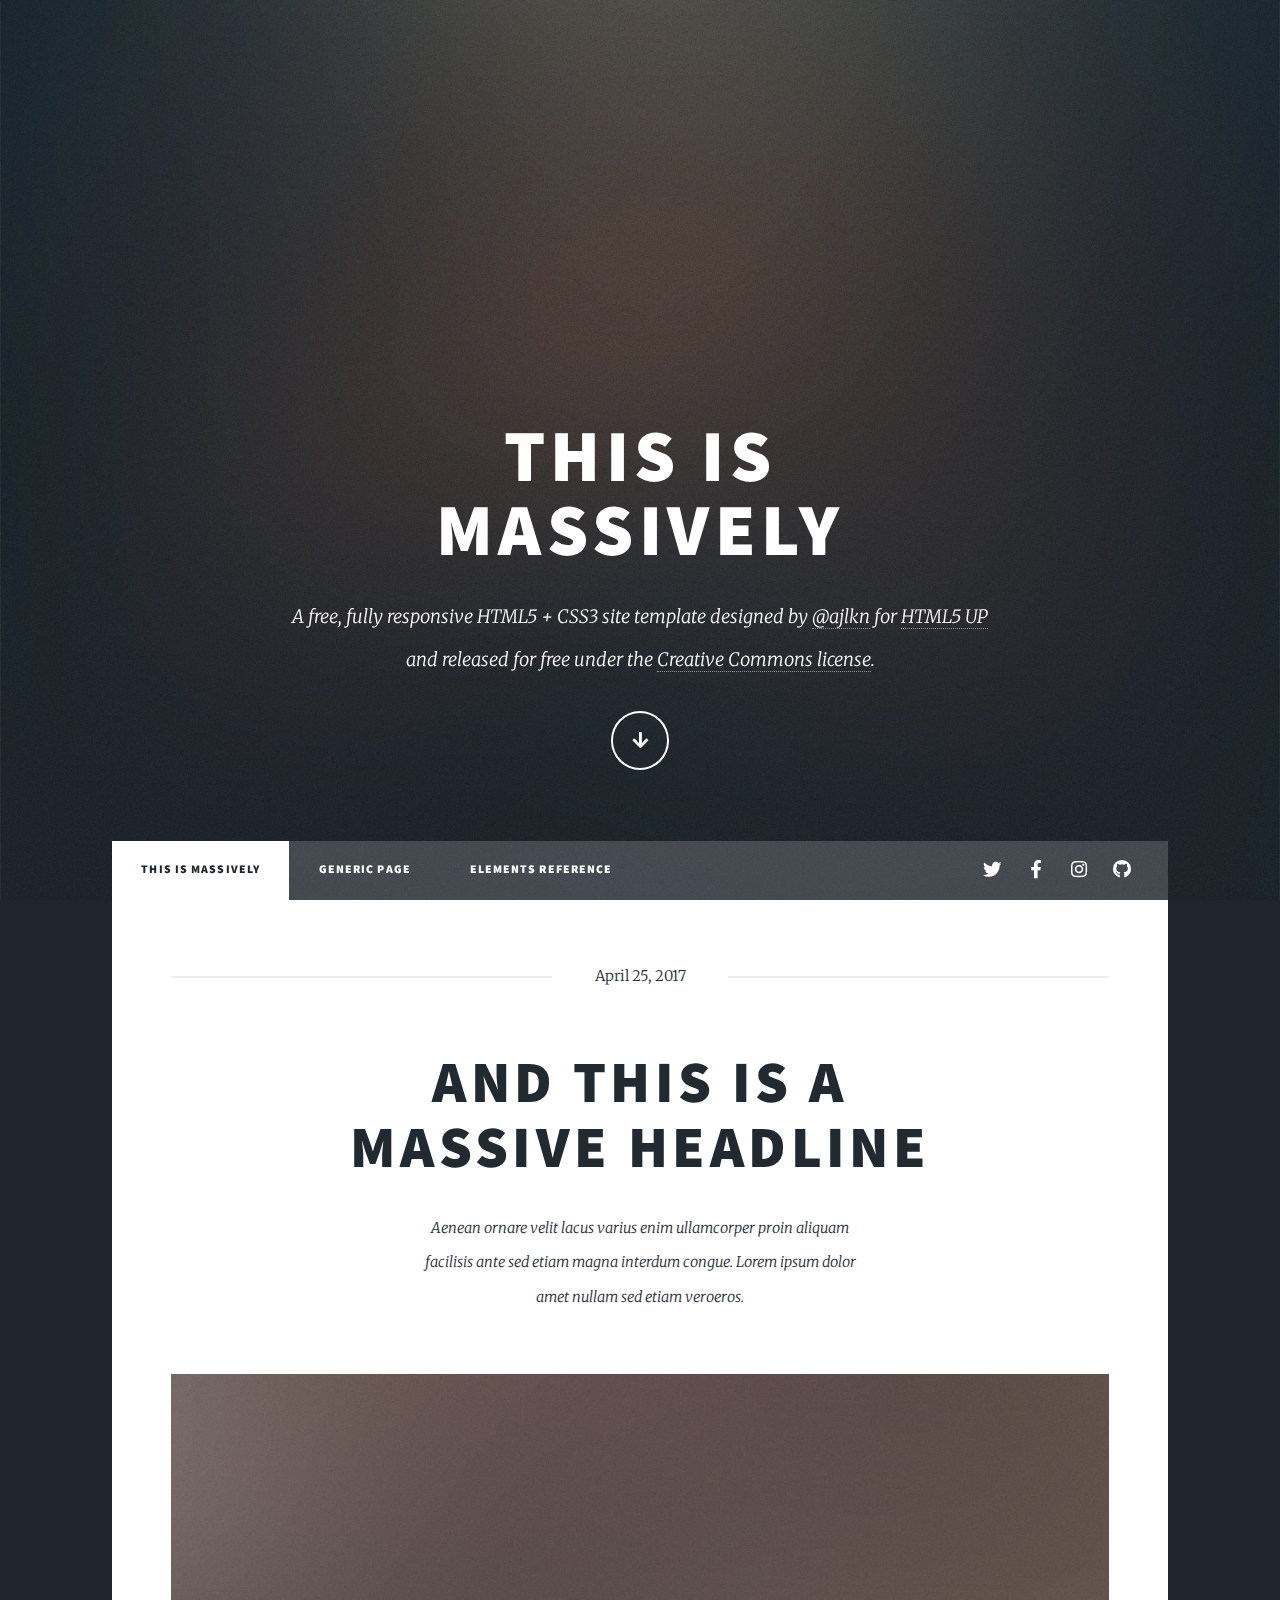
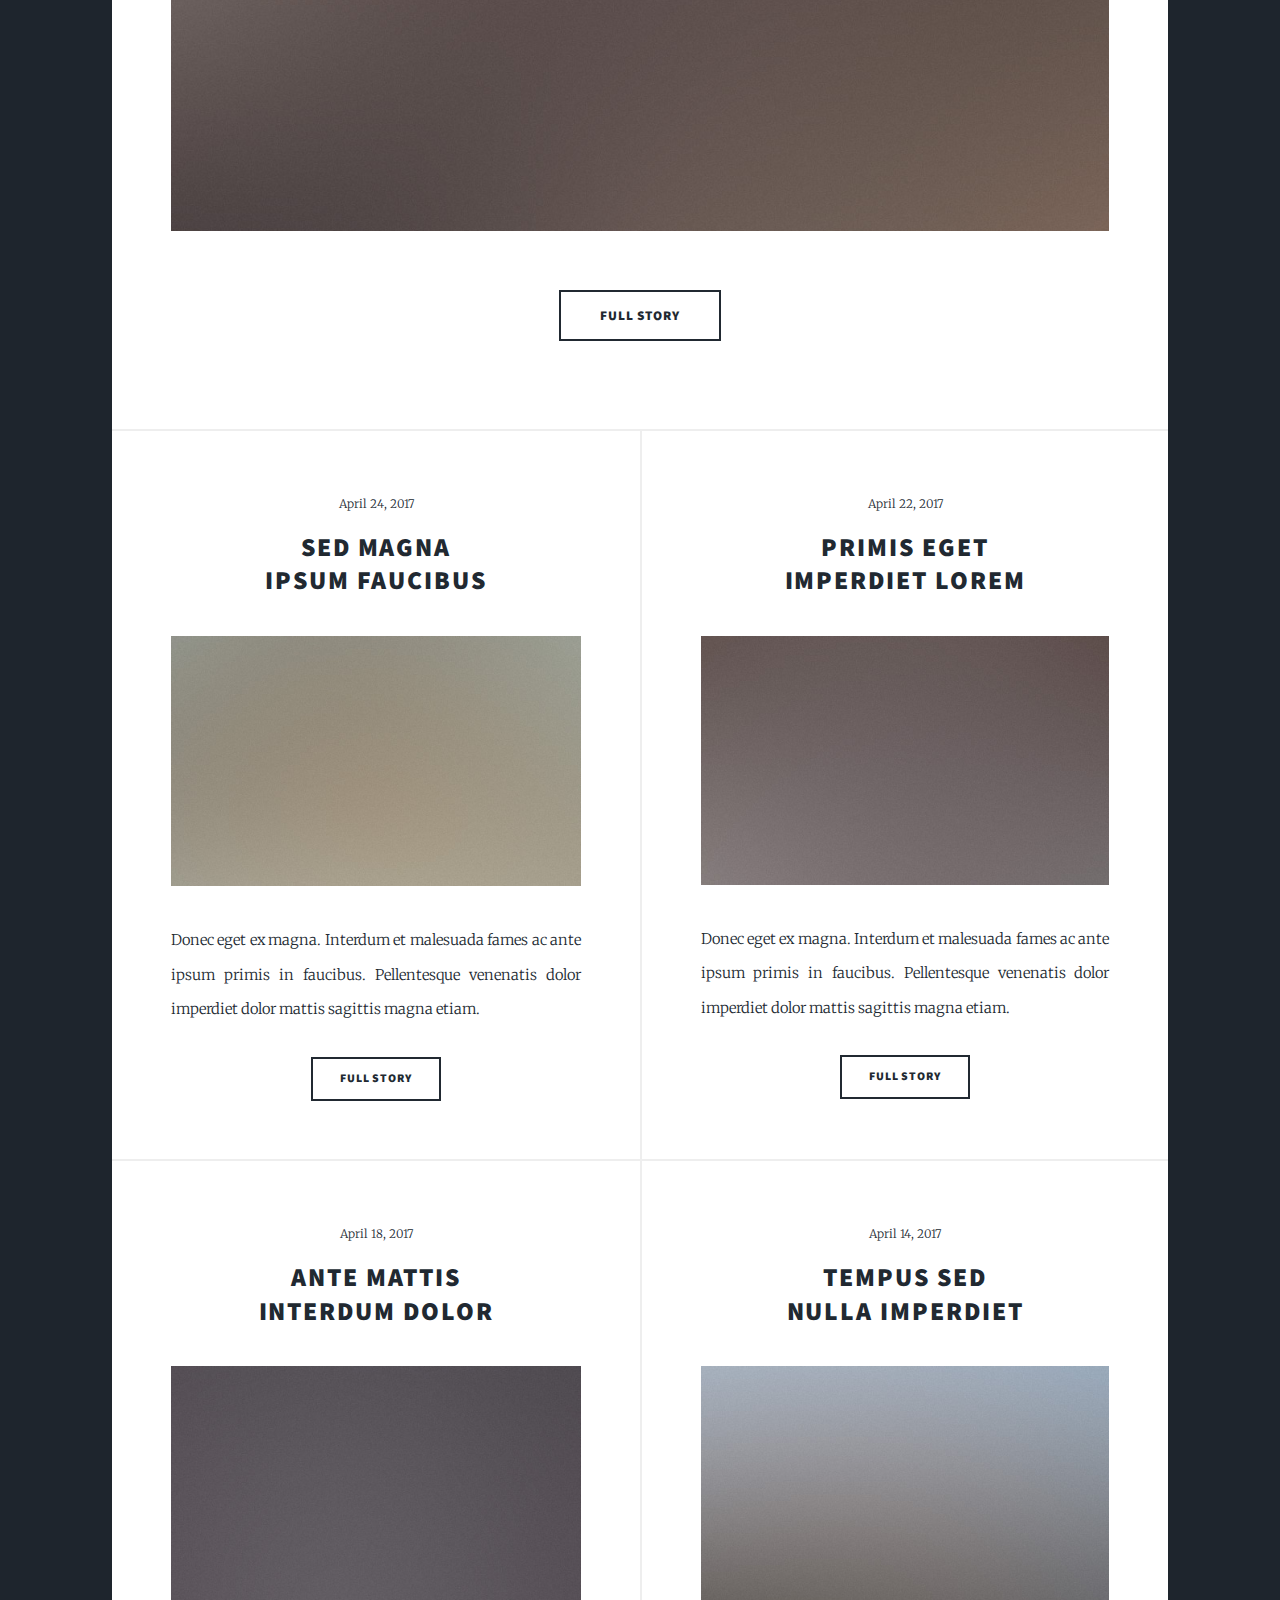
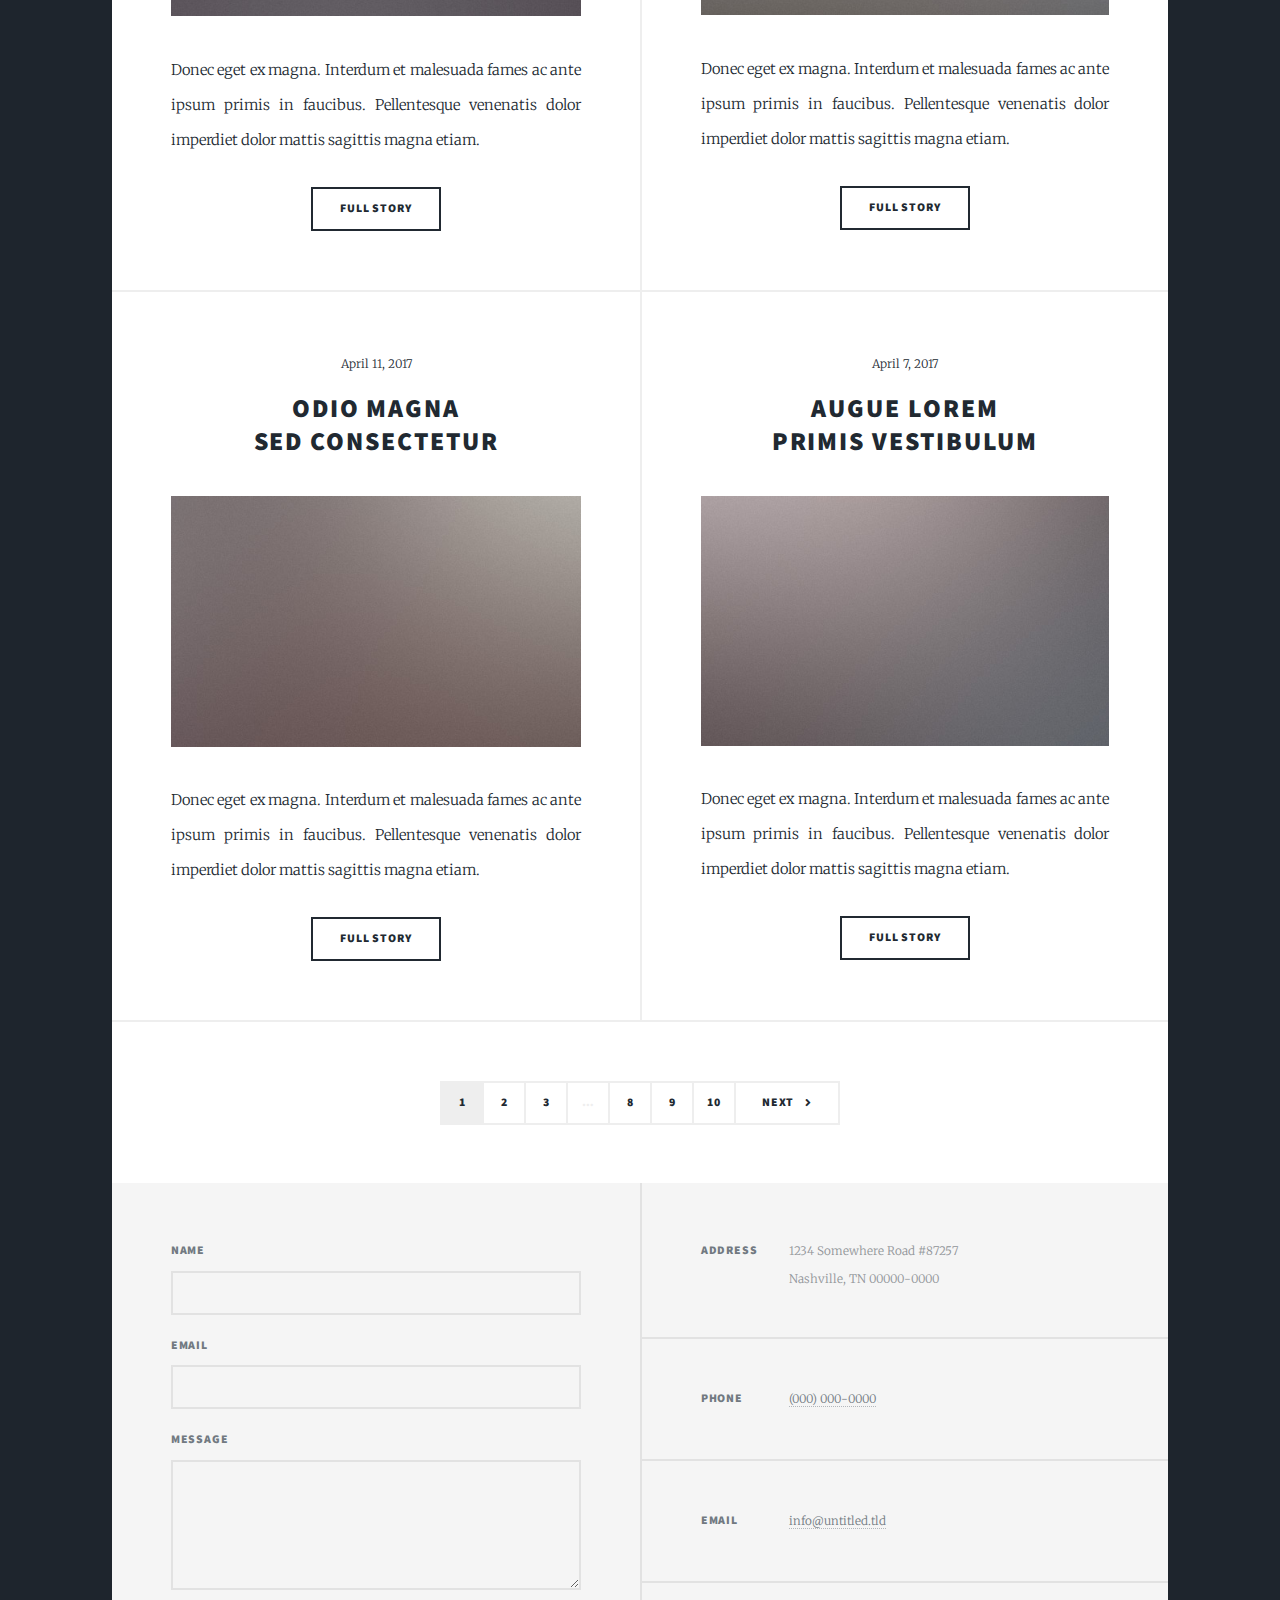
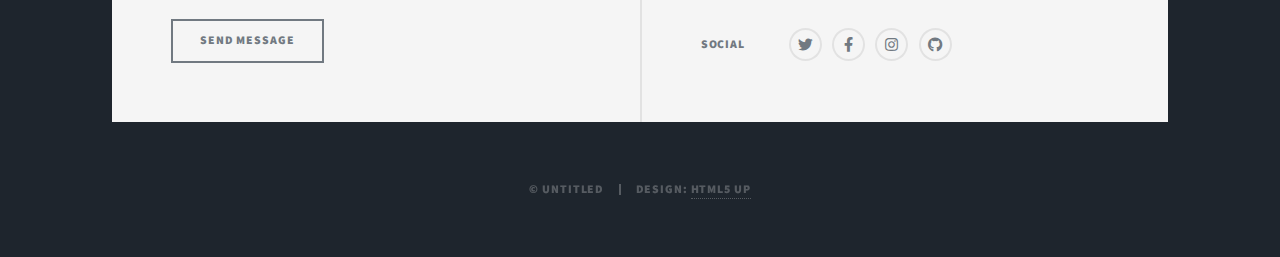
==== index.html @ c8e6a020 "First_Edit" ====
<!DOCTYPE HTML>
<!--
	Massively by HTML5 UP
	html5up.net | @ajlkn
	Free for personal and commercial use under the CCA 3.0 license (html5up.net/license)
-->
<html>
	<head>
		<title>Massively by HTML5 UP</title>
		<meta charset="utf-8" />
		<meta name="viewport" content="width=device-width, initial-scale=1, user-scalable=no" />
		<link rel="stylesheet" href="assets/css/main.css" />
		<noscript><link rel="stylesheet" href="assets/css/noscript.css" /></noscript>
	</head>
	<body class="is-preload">

		<!-- Wrapper -->
			<div id="wrapper" class="fade-in">

				<!-- Intro -->
					<div id="intro">
						<h1>This is<br />
						Massively</h1>
						<p>A free, fully responsive HTML5 + CSS3 site template designed by <a href="https://twitter.com/ajlkn">@ajlkn</a> for <a href="https://html5up.net">HTML5 UP</a><br />
						and released for free under the <a href="https://html5up.net/license">Creative Commons license</a>.</p>
						<ul class="actions">
							<li><a href="#header" class="button icon solid solo fa-arrow-down scrolly">Continue</a></li>
						</ul>
					</div>

				<!-- Header -->
					<header id="header">
						<a href="index.html" class="logo">Massively</a>
					</header>

				<!-- Nav -->
					<nav id="nav">
						<ul class="links">
							<li class="active"><a href="index.html">This is Massively</a></li>
							<li><a href="generic.html">Generic Page</a></li>
							<li><a href="elements.html">Elements Reference</a></li>
						</ul>
						<ul class="icons">
							<li><a href="#" class="icon brands fa-twitter"><span class="label">Twitter</span></a></li>
							<li><a href="#" class="icon brands fa-facebook-f"><span class="label">Facebook</span></a></li>
							<li><a href="#" class="icon brands fa-instagram"><span class="label">Instagram</span></a></li>
							<li><a href="#" class="icon brands fa-github"><span class="label">GitHub</span></a></li>
						</ul>
					</nav>

				<!-- Main -->
					<div id="main">

						<!-- Featured Post -->
							<article class="post featured">
								<header class="major">
									<span class="date">April 25, 2017</span>
									<h2><a href="#">And this is a<br />
									massive headline</a></h2>
									<p>Aenean ornare velit lacus varius enim ullamcorper proin aliquam<br />
									facilisis ante sed etiam magna interdum congue. Lorem ipsum dolor<br />
									amet nullam sed etiam veroeros.</p>
								</header>
								<a href="#" class="image main"><img src="images/pic01.jpg" alt="" /></a>
								<ul class="actions special">
									<li><a href="#" class="button large">Full Story</a></li>
								</ul>
							</article>

						<!-- Posts -->
							<section class="posts">
								<article>
									<header>
										<span class="date">April 24, 2017</span>
										<h2><a href="#">Sed magna<br />
										ipsum faucibus</a></h2>
									</header>
									<a href="#" class="image fit"><img src="images/pic02.jpg" alt="" /></a>
									<p>Donec eget ex magna. Interdum et malesuada fames ac ante ipsum primis in faucibus. Pellentesque venenatis dolor imperdiet dolor mattis sagittis magna etiam.</p>
									<ul class="actions special">
										<li><a href="#" class="button">Full Story</a></li>
									</ul>
								</article>
								<article>
									<header>
										<span class="date">April 22, 2017</span>
										<h2><a href="#">Primis eget<br />
										imperdiet lorem</a></h2>
									</header>
									<a href="#" class="image fit"><img src="images/pic03.jpg" alt="" /></a>
									<p>Donec eget ex magna. Interdum et malesuada fames ac ante ipsum primis in faucibus. Pellentesque venenatis dolor imperdiet dolor mattis sagittis magna etiam.</p>
									<ul class="actions special">
										<li><a href="#" class="button">Full Story</a></li>
									</ul>
								</article>
								<article>
									<header>
										<span class="date">April 18, 2017</span>
										<h2><a href="#">Ante mattis<br />
										interdum dolor</a></h2>
									</header>
									<a href="#" class="image fit"><img src="images/pic04.jpg" alt="" /></a>
									<p>Donec eget ex magna. Interdum et malesuada fames ac ante ipsum primis in faucibus. Pellentesque venenatis dolor imperdiet dolor mattis sagittis magna etiam.</p>
									<ul class="actions special">
										<li><a href="#" class="button">Full Story</a></li>
									</ul>
								</article>
								<article>
									<header>
										<span class="date">April 14, 2017</span>
										<h2><a href="#">Tempus sed<br />
										nulla imperdiet</a></h2>
									</header>
									<a href="#" class="image fit"><img src="images/pic05.jpg" alt="" /></a>
									<p>Donec eget ex magna. Interdum et malesuada fames ac ante ipsum primis in faucibus. Pellentesque venenatis dolor imperdiet dolor mattis sagittis magna etiam.</p>
									<ul class="actions special">
										<li><a href="#" class="button">Full Story</a></li>
									</ul>
								</article>
								<article>
									<header>
										<span class="date">April 11, 2017</span>
										<h2><a href="#">Odio magna<br />
										sed consectetur</a></h2>
									</header>
									<a href="#" class="image fit"><img src="images/pic06.jpg" alt="" /></a>
									<p>Donec eget ex magna. Interdum et malesuada fames ac ante ipsum primis in faucibus. Pellentesque venenatis dolor imperdiet dolor mattis sagittis magna etiam.</p>
									<ul class="actions special">
										<li><a href="#" class="button">Full Story</a></li>
									</ul>
								</article>
								<article>
									<header>
										<span class="date">April 7, 2017</span>
										<h2><a href="#">Augue lorem<br />
										primis vestibulum</a></h2>
									</header>
									<a href="#" class="image fit"><img src="images/pic07.jpg" alt="" /></a>
									<p>Donec eget ex magna. Interdum et malesuada fames ac ante ipsum primis in faucibus. Pellentesque venenatis dolor imperdiet dolor mattis sagittis magna etiam.</p>
									<ul class="actions special">
										<li><a href="#" class="button">Full Story</a></li>
									</ul>
								</article>
							</section>

						<!-- Footer -->
							<footer>
								<div class="pagination">
									<!--<a href="#" class="previous">Prev</a>-->
									<a href="#" class="page active">1</a>
									<a href="#" class="page">2</a>
									<a href="#" class="page">3</a>
									<span class="extra">&hellip;</span>
									<a href="#" class="page">8</a>
									<a href="#" class="page">9</a>
									<a href="#" class="page">10</a>
									<a href="#" class="next">Next</a>
								</div>
							</footer>

					</div>

				<!-- Footer -->
					<footer id="footer">
						<section>
							<form method="post" action="#">
								<div class="fields">
									<div class="field">
										<label for="name">Name</label>
										<input type="text" name="name" id="name" />
									</div>
									<div class="field">
										<label for="email">Email</label>
										<input type="text" name="email" id="email" />
									</div>
									<div class="field">
										<label for="message">Message</label>
										<textarea name="message" id="message" rows="3"></textarea>
									</div>
								</div>
								<ul class="actions">
									<li><input type="submit" value="Send Message" /></li>
								</ul>
							</form>
						</section>
						<section class="split contact">
							<section class="alt">
								<h3>Address</h3>
								<p>1234 Somewhere Road #87257<br />
								Nashville, TN 00000-0000</p>
							</section>
							<section>
								<h3>Phone</h3>
								<p><a href="#">(000) 000-0000</a></p>
							</section>
							<section>
								<h3>Email</h3>
								<p><a href="#">info@untitled.tld</a></p>
							</section>
							<section>
								<h3>Social</h3>
								<ul class="icons alt">
									<li><a href="#" class="icon brands alt fa-twitter"><span class="label">Twitter</span></a></li>
									<li><a href="#" class="icon brands alt fa-facebook-f"><span class="label">Facebook</span></a></li>
									<li><a href="#" class="icon brands alt fa-instagram"><span class="label">Instagram</span></a></li>
									<li><a href="#" class="icon brands alt fa-github"><span class="label">GitHub</span></a></li>
								</ul>
							</section>
						</section>
					</footer>

				<!-- Copyright -->
					<div id="copyright">
						<ul><li>&copy; Untitled</li><li>Design: <a href="https://html5up.net">HTML5 UP</a></li></ul>
					</div>

			</div>

		<!-- Scripts -->
			<script src="assets/js/jquery.min.js"></script>
			<script src="assets/js/jquery.scrollex.min.js"></script>
			<script src="assets/js/jquery.scrolly.min.js"></script>
			<script src="assets/js/browser.min.js"></script>
			<script src="assets/js/breakpoints.min.js"></script>
			<script src="assets/js/util.js"></script>
			<script src="assets/js/main.js"></script>

	</body>
</html>
---- assets/css/main.css ----
@import url(fontawesome-all.min.css);
@import url("https://fonts.googleapis.com/css?family=Merriweather:300,700,300italic,700italic|Source+Sans+Pro:900");

/*
	Massively by HTML5 UP
	html5up.net | @ajlkn
	Free for personal and commercial use under the CCA 3.0 license (html5up.net/license)
*/

html, body, div, span, applet, object,
iframe, h1, h2, h3, h4, h5, h6, p, blockquote,
pre, a, abbr, acronym, address, big, cite,
code, del, dfn, em, img, ins, kbd, q, s, samp,
small, strike, strong, sub, sup, tt, var, b,
u, i, center, dl, dt, dd, ol, ul, li, fieldset,
form, label, legend, table, caption, tbody,
tfoot, thead, tr, th, td, article, aside,
canvas, details, embed, figure, figcaption,
footer, header, hgroup, menu, nav, output, ruby,
section, summary, time, mark, audio, video {
	margin: 0;
	padding: 0;
	border: 0;
	font-size: 100%;
	font: inherit;
	vertical-align: baseline;}

article, aside, details, figcaption, figure,
footer, header, hgroup, menu, nav, section {
	display: block;}

body {
	line-height: 1;
}

ol, ul {
	list-style: none;
}

blockquote, q {
	quotes: none;
}

	blockquote:before, blockquote:after, q:before, q:after {
		content: '';
		content: none;
	}

table {
	border-collapse: collapse;
	border-spacing: 0;
}

body {
	-webkit-text-size-adjust: none;
}

mark {
	background-color: transparent;
	color: inherit;
}

input::-moz-focus-inner {
	border: 0;
	padding: 0;
}

input, select, textarea {
	-moz-appearance: none;
	-webkit-appearance: none;
	-ms-appearance: none;
	appearance: none;
}

/* Basic */

	@-ms-viewport {
		width: device-width;
	}

	body {
		-ms-overflow-style: scrollbar;
	}

	@media screen and (max-width: 480px) {

		html, body {
			min-width: 320px;
		}

	}

	html {
		box-sizing: border-box;
	}

	*, *:before, *:after {
		box-sizing: inherit;
	}

	body {
		background-color: #1e252d;
	}

		body.is-preload *, body.is-preload *:before, body.is-preload *:after {
			-moz-animation: none !important;
			-webkit-animation: none !important;
			-ms-animation: none !important;
			animation: none !important;
			-moz-transition: none !important;
			-webkit-transition: none !important;
			-ms-transition: none !important;
			transition: none !important;
		}

/* Type */

	html {
		font-size: 16pt;
	}

		@media screen and (max-width: 1680px) {

			html {
				font-size: 12pt;
			}

		}

		@media screen and (max-width: 1280px) {

			html {
				font-size: 11pt;
			}

		}

		@media screen and (max-width: 360px) {

			html {
				font-size: 10pt;
			}

		}

	body {
		color: #212931;
	}

	body, input, select, textarea {
		font-family: "Merriweather", Georgia, serif;
		font-weight: 300;
		font-size: 1rem;
		line-height: 2.375;
	}

	a {
		-moz-transition: color 0.2s ease-in-out, background-color 0.2s ease-in-out, border-color 0.2s ease-in-out, box-shadow 0.2s ease-in-out;
		-webkit-transition: color 0.2s ease-in-out, background-color 0.2s ease-in-out, border-color 0.2s ease-in-out, box-shadow 0.2s ease-in-out;
		-ms-transition: color 0.2s ease-in-out, background-color 0.2s ease-in-out, border-color 0.2s ease-in-out, box-shadow 0.2s ease-in-out;
		transition: color 0.2s ease-in-out, background-color 0.2s ease-in-out, border-color 0.2s ease-in-out, box-shadow 0.2s ease-in-out;
		border-bottom: dotted 1px;
		text-decoration: none;
	}

		a:hover {
			border-bottom-color: transparent;
		}

	strong, b {
		font-weight: 600;
	}

	em, i {
		font-style: italic;
	}

	p {
		text-align: justify;
		margin: 0 0 2rem 0;
	}

	h1, h2, h3, h4, h5, h6 {
		font-family: "Source Sans Pro", Helvetica, sans-serif;
		font-weight: 900;
		line-height: 1.5;
		letter-spacing: 0.075em;
		text-transform: uppercase;
		margin: 0 0 1rem 0;
	}

		h1 a, h2 a, h3 a, h4 a, h5 a, h6 a {
			border-bottom: 0;
			color: inherit;
			text-decoration: none;
		}

	h1 {
		font-size: 4rem;
		line-height: 1.1;
		margin: 0 0 2rem 0;
	}

	h2 {
		font-size: 1.75rem;
		line-height: 1.3;
		margin: 0 0 1.5rem 0;
	}

	h3 {
		font-size: 1.25rem;
		margin: 0 0 1.5rem 0;
	}

	h4 {
		font-size: 1rem;
	}

	h5 {
		font-size: 0.9rem;
	}

	h6 {
		font-size: 0.8rem;
	}

	sub {
		font-size: 0.8rem;
		position: relative;
		top: 0.5rem;
	}

	sup {
		font-size: 0.8rem;
		position: relative;
		top: -0.5rem;
	}

	blockquote {
		border-left: solid 4px;
		font-style: italic;
		margin: 0 0 2rem 0;
		padding: 0.5rem 0 0.5rem 2rem;
	}

	code {
		border: solid 2px;
		font-family: "Courier New", monospace;
		font-size: 0.9rem;
		margin: 0 0.25rem;
		padding: 0.25rem 0.65rem;
	}

	pre {
		-webkit-overflow-scrolling: touch;
		font-family: "Courier New", monospace;
		font-size: 0.9rem;
		margin: 0 0 2rem 0;
	}

		pre code {
			display: block;
			line-height: 1.75;
			padding: 1rem 1.5rem;
			overflow-x: auto;
		}

	hr {
		border: 0;
		border-bottom: solid 2px;
		margin: 3rem 0;
	}

		hr.major {
			margin: 5rem 0;
		}

	.align-left {
		text-align: left;
	}

	.align-center {
		text-align: center;
	}

	.align-right {
		text-align: right;
	}

	input, select, textarea {
		color: #212931;
	}

	a {
		color: #212931;
		border-bottom-color: rgba(33, 41, 49, 0.5);
	}

		a:hover {
			border-bottom-color: transparent;
			color: #18bfef !important;
		}

	strong, b {
		color: #212931;
	}

	h1, h2, h3, h4, h5, h6 {
		color: #212931;
	}

	blockquote {
		border-left-color: #eeeeee;
	}

	code {
		background: rgba(220, 220, 220, 0.25);
		border-color: #eeeeee;
	}

	hr {
		border-bottom-color: #eeeeee;
	}

/* Row */

	.row {
		display: flex;
		flex-wrap: wrap;
		box-sizing: border-box;
		align-items: stretch;
	}

		.row > * {
			box-sizing: border-box;
		}

		.row.gtr-uniform > * > :last-child {
			margin-bottom: 0;
		}

		.row.aln-left {
			justify-content: flex-start;
		}

		.row.aln-center {
			justify-content: center;
		}

		.row.aln-right {
			justify-content: flex-end;
		}

		.row.aln-top {
			align-items: flex-start;
		}

		.row.aln-middle {
			align-items: center;
		}

		.row.aln-bottom {
			align-items: flex-end;
		}

		.row > .imp {
			order: -1;
		}

		.row > .col-1 {
			width: 8.33333%;
		}

		.row > .off-1 {
			margin-left: 8.33333%;
		}

		.row > .col-2 {
			width: 16.66667%;
		}

		.row > .off-2 {
			margin-left: 16.66667%;
		}

		.row > .col-3 {
			width: 25%;
		}

		.row > .off-3 {
			margin-left: 25%;
		}

		.row > .col-4 {
			width: 33.33333%;
		}

		.row > .off-4 {
			margin-left: 33.33333%;
		}

		.row > .col-5 {
			width: 41.66667%;
		}

		.row > .off-5 {
			margin-left: 41.66667%;
		}

		.row > .col-6 {
			width: 50%;
		}

		.row > .off-6 {
			margin-left: 50%;
		}

		.row > .col-7 {
			width: 58.33333%;
		}

		.row > .off-7 {
			margin-left: 58.33333%;
		}

		.row > .col-8 {
			width: 66.66667%;
		}

		.row > .off-8 {
			margin-left: 66.66667%;
		}

		.row > .col-9 {
			width: 75%;
		}

		.row > .off-9 {
			margin-left: 75%;
		}

		.row > .col-10 {
			width: 83.33333%;
		}

		.row > .off-10 {
			margin-left: 83.33333%;
		}

		.row > .col-11 {
			width: 91.66667%;
		}

		.row > .off-11 {
			margin-left: 91.66667%;
		}

		.row > .col-12 {
			width: 100%;
		}

		.row > .off-12 {
			margin-left: 100%;
		}

		.row.gtr-0 {
			margin-top: 0;
			margin-left: 0rem;
		}

			.row.gtr-0 > * {
				padding: 0 0 0 0rem;
			}

			.row.gtr-0.gtr-uniform {
				margin-top: 0rem;
			}

				.row.gtr-0.gtr-uniform > * {
					padding-top: 0rem;
				}

		.row.gtr-25 {
			margin-top: 0;
			margin-left: -0.375rem;
		}

			.row.gtr-25 > * {
				padding: 0 0 0 0.375rem;
			}

			.row.gtr-25.gtr-uniform {
				margin-top: -0.375rem;
			}

				.row.gtr-25.gtr-uniform > * {
					padding-top: 0.375rem;
				}

		.row.gtr-50 {
			margin-top: 0;
			margin-left: -0.75rem;
		}

			.row.gtr-50 > * {
				padding: 0 0 0 0.75rem;
			}

			.row.gtr-50.gtr-uniform {
				margin-top: -0.75rem;
			}

				.row.gtr-50.gtr-uniform > * {
					padding-top: 0.75rem;
				}

		.row {
			margin-top: 0;
			margin-left: -1.5rem;
		}

			.row > * {
				padding: 0 0 0 1.5rem;
			}

			.row.gtr-uniform {
				margin-top: -1.5rem;
			}

				.row.gtr-uniform > * {
					padding-top: 1.5rem;
				}

		.row.gtr-150 {
			margin-top: 0;
			margin-left: -2.25rem;
		}

			.row.gtr-150 > * {
				padding: 0 0 0 2.25rem;
			}

			.row.gtr-150.gtr-uniform {
				margin-top: -2.25rem;
			}

				.row.gtr-150.gtr-uniform > * {
					padding-top: 2.25rem;
				}

		.row.gtr-200 {
			margin-top: 0;
			margin-left: -3rem;
		}

			.row.gtr-200 > * {
				padding: 0 0 0 3rem;
			}

			.row.gtr-200.gtr-uniform {
				margin-top: -3rem;
			}

				.row.gtr-200.gtr-uniform > * {
					padding-top: 3rem;
				}

		@media screen and (max-width: 1680px) {

			.row {
				display: flex;
				flex-wrap: wrap;
				box-sizing: border-box;
				align-items: stretch;
			}

				.row > * {
					box-sizing: border-box;
				}

				.row.gtr-uniform > * > :last-child {
					margin-bottom: 0;
				}

				.row.aln-left {
					justify-content: flex-start;
				}

				.row.aln-center {
					justify-content: center;
				}

				.row.aln-right {
					justify-content: flex-end;
				}

				.row.aln-top {
					align-items: flex-start;
				}

				.row.aln-middle {
					align-items: center;
				}

				.row.aln-bottom {
					align-items: flex-end;
				}

				.row > .imp-xlarge {
					order: -1;
				}

				.row > .col-1-xlarge {
					width: 8.33333%;
				}

				.row > .off-1-xlarge {
					margin-left: 8.33333%;
				}

				.row > .col-2-xlarge {
					width: 16.66667%;
				}

				.row > .off-2-xlarge {
					margin-left: 16.66667%;
				}

				.row > .col-3-xlarge {
					width: 25%;
				}

				.row > .off-3-xlarge {
					margin-left: 25%;
				}

				.row > .col-4-xlarge {
					width: 33.33333%;
				}

				.row > .off-4-xlarge {
					margin-left: 33.33333%;
				}

				.row > .col-5-xlarge {
					width: 41.66667%;
				}

				.row > .off-5-xlarge {
					margin-left: 41.66667%;
				}

				.row > .col-6-xlarge {
					width: 50%;
				}

				.row > .off-6-xlarge {
					margin-left: 50%;
				}

				.row > .col-7-xlarge {
					width: 58.33333%;
				}

				.row > .off-7-xlarge {
					margin-left: 58.33333%;
				}

				.row > .col-8-xlarge {
					width: 66.66667%;
				}

				.row > .off-8-xlarge {
					margin-left: 66.66667%;
				}

				.row > .col-9-xlarge {
					width: 75%;
				}

				.row > .off-9-xlarge {
					margin-left: 75%;
				}

				.row > .col-10-xlarge {
					width: 83.33333%;
				}

				.row > .off-10-xlarge {
					margin-left: 83.33333%;
				}

				.row > .col-11-xlarge {
					width: 91.66667%;
				}

				.row > .off-11-xlarge {
					margin-left: 91.66667%;
				}

				.row > .col-12-xlarge {
					width: 100%;
				}

				.row > .off-12-xlarge {
					margin-left: 100%;
				}

				.row.gtr-0 {
					margin-top: 0;
					margin-left: 0rem;
				}

					.row.gtr-0 > * {
						padding: 0 0 0 0rem;
					}

					.row.gtr-0.gtr-uniform {
						margin-top: 0rem;
					}

						.row.gtr-0.gtr-uniform > * {
							padding-top: 0rem;
						}

				.row.gtr-25 {
					margin-top: 0;
					margin-left: -0.375rem;
				}

					.row.gtr-25 > * {
						padding: 0 0 0 0.375rem;
					}

					.row.gtr-25.gtr-uniform {
						margin-top: -0.375rem;
					}

						.row.gtr-25.gtr-uniform > * {
							padding-top: 0.375rem;
						}

				.row.gtr-50 {
					margin-top: 0;
					margin-left: -0.75rem;
				}

					.row.gtr-50 > * {
						padding: 0 0 0 0.75rem;
					}

					.row.gtr-50.gtr-uniform {
						margin-top: -0.75rem;
					}

						.row.gtr-50.gtr-uniform > * {
							padding-top: 0.75rem;
						}

				.row {
					margin-top: 0;
					margin-left: -1.5rem;
				}

					.row > * {
						padding: 0 0 0 1.5rem;
					}

					.row.gtr-uniform {
						margin-top: -1.5rem;
					}

						.row.gtr-uniform > * {
							padding-top: 1.5rem;
						}

				.row.gtr-150 {
					margin-top: 0;
					margin-left: -2.25rem;
				}

					.row.gtr-150 > * {
						padding: 0 0 0 2.25rem;
					}

					.row.gtr-150.gtr-uniform {
						margin-top: -2.25rem;
					}

						.row.gtr-150.gtr-uniform > * {
							padding-top: 2.25rem;
						}

				.row.gtr-200 {
					margin-top: 0;
					margin-left: -3rem;
				}

					.row.gtr-200 > * {
						padding: 0 0 0 3rem;
					}

					.row.gtr-200.gtr-uniform {
						margin-top: -3rem;
					}

						.row.gtr-200.gtr-uniform > * {
							padding-top: 3rem;
						}

		}

		@media screen and (max-width: 1280px) {

			.row {
				display: flex;
				flex-wrap: wrap;
				box-sizing: border-box;
				align-items: stretch;
			}

				.row > * {
					box-sizing: border-box;
				}

				.row.gtr-uniform > * > :last-child {
					margin-bottom: 0;
				}

				.row.aln-left {
					justify-content: flex-start;
				}

				.row.aln-center {
					justify-content: center;
				}

				.row.aln-right {
					justify-content: flex-end;
				}

				.row.aln-top {
					align-items: flex-start;
				}

				.row.aln-middle {
					align-items: center;
				}

				.row.aln-bottom {
					align-items: flex-end;
				}

				.row > .imp-large {
					order: -1;
				}

				.row > .col-1-large {
					width: 8.33333%;
				}

				.row > .off-1-large {
					margin-left: 8.33333%;
				}

				.row > .col-2-large {
					width: 16.66667%;
				}

				.row > .off-2-large {
					margin-left: 16.66667%;
				}

				.row > .col-3-large {
					width: 25%;
				}

				.row > .off-3-large {
					margin-left: 25%;
				}

				.row > .col-4-large {
					width: 33.33333%;
				}

				.row > .off-4-large {
					margin-left: 33.33333%;
				}

				.row > .col-5-large {
					width: 41.66667%;
				}

				.row > .off-5-large {
					margin-left: 41.66667%;
				}

				.row > .col-6-large {
					width: 50%;
				}

				.row > .off-6-large {
					margin-left: 50%;
				}

				.row > .col-7-large {
					width: 58.33333%;
				}

				.row > .off-7-large {
					margin-left: 58.33333%;
				}

				.row > .col-8-large {
					width: 66.66667%;
				}

				.row > .off-8-large {
					margin-left: 66.66667%;
				}

				.row > .col-9-large {
					width: 75%;
				}

				.row > .off-9-large {
					margin-left: 75%;
				}

				.row > .col-10-large {
					width: 83.33333%;
				}

				.row > .off-10-large {
					margin-left: 83.33333%;
				}

				.row > .col-11-large {
					width: 91.66667%;
				}

				.row > .off-11-large {
					margin-left: 91.66667%;
				}

				.row > .col-12-large {
					width: 100%;
				}

				.row > .off-12-large {
					margin-left: 100%;
				}

				.row.gtr-0 {
					margin-top: 0;
					margin-left: 0rem;
				}

					.row.gtr-0 > * {
						padding: 0 0 0 0rem;
					}

					.row.gtr-0.gtr-uniform {
						margin-top: 0rem;
					}

						.row.gtr-0.gtr-uniform > * {
							padding-top: 0rem;
						}

				.row.gtr-25 {
					margin-top: 0;
					margin-left: -0.375rem;
				}

					.row.gtr-25 > * {
						padding: 0 0 0 0.375rem;
					}

					.row.gtr-25.gtr-uniform {
						margin-top: -0.375rem;
					}

						.row.gtr-25.gtr-uniform > * {
							padding-top: 0.375rem;
						}

				.row.gtr-50 {
					margin-top: 0;
					margin-left: -0.75rem;
				}

					.row.gtr-50 > * {
						padding: 0 0 0 0.75rem;
					}

					.row.gtr-50.gtr-uniform {
						margin-top: -0.75rem;
					}

						.row.gtr-50.gtr-uniform > * {
							padding-top: 0.75rem;
						}

				.row {
					margin-top: 0;
					margin-left: -1.5rem;
				}

					.row > * {
						padding: 0 0 0 1.5rem;
					}

					.row.gtr-uniform {
						margin-top: -1.5rem;
					}

						.row.gtr-uniform > * {
							padding-top: 1.5rem;
						}

				.row.gtr-150 {
					margin-top: 0;
					margin-left: -2.25rem;
				}

					.row.gtr-150 > * {
						padding: 0 0 0 2.25rem;
					}

					.row.gtr-150.gtr-uniform {
						margin-top: -2.25rem;
					}

						.row.gtr-150.gtr-uniform > * {
							padding-top: 2.25rem;
						}

				.row.gtr-200 {
					margin-top: 0;
					margin-left: -3rem;
				}

					.row.gtr-200 > * {
						padding: 0 0 0 3rem;
					}

					.row.gtr-200.gtr-uniform {
						margin-top: -3rem;
					}

						.row.gtr-200.gtr-uniform > * {
							padding-top: 3rem;
						}

		}

		@media screen and (max-width: 980px) {

			.row {
				display: flex;
				flex-wrap: wrap;
				box-sizing: border-box;
				align-items: stretch;
			}

				.row > * {
					box-sizing: border-box;
				}

				.row.gtr-uniform > * > :last-child {
					margin-bottom: 0;
				}

				.row.aln-left {
					justify-content: flex-start;
				}

				.row.aln-center {
					justify-content: center;
				}

				.row.aln-right {
					justify-content: flex-end;
				}

				.row.aln-top {
					align-items: flex-start;
				}

				.row.aln-middle {
					align-items: center;
				}

				.row.aln-bottom {
					align-items: flex-end;
				}

				.row > .imp-medium {
					order: -1;
				}

				.row > .col-1-medium {
					width: 8.33333%;
				}

				.row > .off-1-medium {
					margin-left: 8.33333%;
				}

				.row > .col-2-medium {
					width: 16.66667%;
				}

				.row > .off-2-medium {
					margin-left: 16.66667%;
				}

				.row > .col-3-medium {
					width: 25%;
				}

				.row > .off-3-medium {
					margin-left: 25%;
				}

				.row > .col-4-medium {
					width: 33.33333%;
				}

				.row > .off-4-medium {
					margin-left: 33.33333%;
				}

				.row > .col-5-medium {
					width: 41.66667%;
				}

				.row > .off-5-medium {
					margin-left: 41.66667%;
				}

				.row > .col-6-medium {
					width: 50%;
				}

				.row > .off-6-medium {
					margin-left: 50%;
				}

				.row > .col-7-medium {
					width: 58.33333%;
				}

				.row > .off-7-medium {
					margin-left: 58.33333%;
				}

				.row > .col-8-medium {
					width: 66.66667%;
				}

				.row > .off-8-medium {
					margin-left: 66.66667%;
				}

				.row > .col-9-medium {
					width: 75%;
				}

				.row > .off-9-medium {
					margin-left: 75%;
				}

				.row > .col-10-medium {
					width: 83.33333%;
				}

				.row > .off-10-medium {
					margin-left: 83.33333%;
				}

				.row > .col-11-medium {
					width: 91.66667%;
				}

				.row > .off-11-medium {
					margin-left: 91.66667%;
				}

				.row > .col-12-medium {
					width: 100%;
				}

				.row > .off-12-medium {
					margin-left: 100%;
				}

				.row.gtr-0 {
					margin-top: 0;
					margin-left: 0rem;
				}

					.row.gtr-0 > * {
						padding: 0 0 0 0rem;
					}

					.row.gtr-0.gtr-uniform {
						margin-top: 0rem;
					}

						.row.gtr-0.gtr-uniform > * {
							padding-top: 0rem;
						}

				.row.gtr-25 {
					margin-top: 0;
					margin-left: -0.375rem;
				}

					.row.gtr-25 > * {
						padding: 0 0 0 0.375rem;
					}

					.row.gtr-25.gtr-uniform {
						margin-top: -0.375rem;
					}

						.row.gtr-25.gtr-uniform > * {
							padding-top: 0.375rem;
						}

				.row.gtr-50 {
					margin-top: 0;
					margin-left: -0.75rem;
				}

					.row.gtr-50 > * {
						padding: 0 0 0 0.75rem;
					}

					.row.gtr-50.gtr-uniform {
						margin-top: -0.75rem;
					}

						.row.gtr-50.gtr-uniform > * {
							padding-top: 0.75rem;
						}

				.row {
					margin-top: 0;
					margin-left: -1.5rem;
				}

					.row > * {
						padding: 0 0 0 1.5rem;
					}

					.row.gtr-uniform {
						margin-top: -1.5rem;
					}

						.row.gtr-uniform > * {
							padding-top: 1.5rem;
						}

				.row.gtr-150 {
					margin-top: 0;
					margin-left: -2.25rem;
				}

					.row.gtr-150 > * {
						padding: 0 0 0 2.25rem;
					}

					.row.gtr-150.gtr-uniform {
						margin-top: -2.25rem;
					}

						.row.gtr-150.gtr-uniform > * {
							padding-top: 2.25rem;
						}

				.row.gtr-200 {
					margin-top: 0;
					margin-left: -3rem;
				}

					.row.gtr-200 > * {
						padding: 0 0 0 3rem;
					}

					.row.gtr-200.gtr-uniform {
						margin-top: -3rem;
					}

						.row.gtr-200.gtr-uniform > * {
							padding-top: 3rem;
						}

		}

		@media screen and (max-width: 736px) {

			.row {
				display: flex;
				flex-wrap: wrap;
				box-sizing: border-box;
				align-items: stretch;
			}

				.row > * {
					box-sizing: border-box;
				}

				.row.gtr-uniform > * > :last-child {
					margin-bottom: 0;
				}

				.row.aln-left {
					justify-content: flex-start;
				}

				.row.aln-center {
					justify-content: center;
				}

				.row.aln-right {
					justify-content: flex-end;
				}

				.row.aln-top {
					align-items: flex-start;
				}

				.row.aln-middle {
					align-items: center;
				}

				.row.aln-bottom {
					align-items: flex-end;
				}

				.row > .imp-small {
					order: -1;
				}

				.row > .col-1-small {
					width: 8.33333%;
				}

				.row > .off-1-small {
					margin-left: 8.33333%;
				}

				.row > .col-2-small {
					width: 16.66667%;
				}

				.row > .off-2-small {
					margin-left: 16.66667%;
				}

				.row > .col-3-small {
					width: 25%;
				}

				.row > .off-3-small {
					margin-left: 25%;
				}

				.row > .col-4-small {
					width: 33.33333%;
				}

				.row > .off-4-small {
					margin-left: 33.33333%;
				}

				.row > .col-5-small {
					width: 41.66667%;
				}

				.row > .off-5-small {
					margin-left: 41.66667%;
				}

				.row > .col-6-small {
					width: 50%;
				}

				.row > .off-6-small {
					margin-left: 50%;
				}

				.row > .col-7-small {
					width: 58.33333%;
				}

				.row > .off-7-small {
					margin-left: 58.33333%;
				}

				.row > .col-8-small {
					width: 66.66667%;
				}

				.row > .off-8-small {
					margin-left: 66.66667%;
				}

				.row > .col-9-small {
					width: 75%;
				}

				.row > .off-9-small {
					margin-left: 75%;
				}

				.row > .col-10-small {
					width: 83.33333%;
				}

				.row > .off-10-small {
					margin-left: 83.33333%;
				}

				.row > .col-11-small {
					width: 91.66667%;
				}

				.row > .off-11-small {
					margin-left: 91.66667%;
				}

				.row > .col-12-small {
					width: 100%;
				}

				.row > .off-12-small {
					margin-left: 100%;
				}

				.row.gtr-0 {
					margin-top: 0;
					margin-left: 0rem;
				}

					.row.gtr-0 > * {
						padding: 0 0 0 0rem;
					}

					.row.gtr-0.gtr-uniform {
						margin-top: 0rem;
					}

						.row.gtr-0.gtr-uniform > * {
							padding-top: 0rem;
						}

				.row.gtr-25 {
					margin-top: 0;
					margin-left: -0.375rem;
				}

					.row.gtr-25 > * {
						padding: 0 0 0 0.375rem;
					}

					.row.gtr-25.gtr-uniform {
						margin-top: -0.375rem;
					}

						.row.gtr-25.gtr-uniform > * {
							padding-top: 0.375rem;
						}

				.row.gtr-50 {
					margin-top: 0;
					margin-left: -0.75rem;
				}

					.row.gtr-50 > * {
						padding: 0 0 0 0.75rem;
					}

					.row.gtr-50.gtr-uniform {
						margin-top: -0.75rem;
					}

						.row.gtr-50.gtr-uniform > * {
							padding-top: 0.75rem;
						}

				.row {
					margin-top: 0;
					margin-left: -1.5rem;
				}

					.row > * {
						padding: 0 0 0 1.5rem;
					}

					.row.gtr-uniform {
						margin-top: -1.5rem;
					}

						.row.gtr-uniform > * {
							padding-top: 1.5rem;
						}

				.row.gtr-150 {
					margin-top: 0;
					margin-left: -2.25rem;
				}

					.row.gtr-150 > * {
						padding: 0 0 0 2.25rem;
					}

					.row.gtr-150.gtr-uniform {
						margin-top: -2.25rem;
					}

						.row.gtr-150.gtr-uniform > * {
							padding-top: 2.25rem;
						}

				.row.gtr-200 {
					margin-top: 0;
					margin-left: -3rem;
				}

					.row.gtr-200 > * {
						padding: 0 0 0 3rem;
					}

					.row.gtr-200.gtr-uniform {
						margin-top: -3rem;
					}

						.row.gtr-200.gtr-uniform > * {
							padding-top: 3rem;
						}

		}

		@media screen and (max-width: 480px) {

			.row {
				display: flex;
				flex-wrap: wrap;
				box-sizing: border-box;
				align-items: stretch;
			}

				.row > * {
					box-sizing: border-box;
				}

				.row.gtr-uniform > * > :last-child {
					margin-bottom: 0;
				}

				.row.aln-left {
					justify-content: flex-start;
				}

				.row.aln-center {
					justify-content: center;
				}

				.row.aln-right {
					justify-content: flex-end;
				}

				.row.aln-top {
					align-items: flex-start;
				}

				.row.aln-middle {
					align-items: center;
				}

				.row.aln-bottom {
					align-items: flex-end;
				}

				.row > .imp-xsmall {
					order: -1;
				}

				.row > .col-1-xsmall {
					width: 8.33333%;
				}

				.row > .off-1-xsmall {
					margin-left: 8.33333%;
				}

				.row > .col-2-xsmall {
					width: 16.66667%;
				}

				.row > .off-2-xsmall {
					margin-left: 16.66667%;
				}

				.row > .col-3-xsmall {
					width: 25%;
				}

				.row > .off-3-xsmall {
					margin-left: 25%;
				}

				.row > .col-4-xsmall {
					width: 33.33333%;
				}

				.row > .off-4-xsmall {
					margin-left: 33.33333%;
				}

				.row > .col-5-xsmall {
					width: 41.66667%;
				}

				.row > .off-5-xsmall {
					margin-left: 41.66667%;
				}

				.row > .col-6-xsmall {
					width: 50%;
				}

				.row > .off-6-xsmall {
					margin-left: 50%;
				}

				.row > .col-7-xsmall {
					width: 58.33333%;
				}

				.row > .off-7-xsmall {
					margin-left: 58.33333%;
				}

				.row > .col-8-xsmall {
					width: 66.66667%;
				}

				.row > .off-8-xsmall {
					margin-left: 66.66667%;
				}

				.row > .col-9-xsmall {
					width: 75%;
				}

				.row > .off-9-xsmall {
					margin-left: 75%;
				}

				.row > .col-10-xsmall {
					width: 83.33333%;
				}

				.row > .off-10-xsmall {
					margin-left: 83.33333%;
				}

				.row > .col-11-xsmall {
					width: 91.66667%;
				}

				.row > .off-11-xsmall {
					margin-left: 91.66667%;
				}

				.row > .col-12-xsmall {
					width: 100%;
				}

				.row > .off-12-xsmall {
					margin-left: 100%;
				}

				.row.gtr-0 {
					margin-top: 0;
					margin-left: 0rem;
				}

					.row.gtr-0 > * {
						padding: 0 0 0 0rem;
					}

					.row.gtr-0.gtr-uniform {
						margin-top: 0rem;
					}

						.row.gtr-0.gtr-uniform > * {
							padding-top: 0rem;
						}

				.row.gtr-25 {
					margin-top: 0;
					margin-left: -0.375rem;
				}

					.row.gtr-25 > * {
						padding: 0 0 0 0.375rem;
					}

					.row.gtr-25.gtr-uniform {
						margin-top: -0.375rem;
					}

						.row.gtr-25.gtr-uniform > * {
							padding-top: 0.375rem;
						}

				.row.gtr-50 {
					margin-top: 0;
					margin-left: -0.75rem;
				}

					.row.gtr-50 > * {
						padding: 0 0 0 0.75rem;
					}

					.row.gtr-50.gtr-uniform {
						margin-top: -0.75rem;
					}

						.row.gtr-50.gtr-uniform > * {
							padding-top: 0.75rem;
						}

				.row {
					margin-top: 0;
					margin-left: -1.5rem;
				}

					.row > * {
						padding: 0 0 0 1.5rem;
					}

					.row.gtr-uniform {
						margin-top: -1.5rem;
					}

						.row.gtr-uniform > * {
							padding-top: 1.5rem;
						}

				.row.gtr-150 {
					margin-top: 0;
					margin-left: -2.25rem;
				}

					.row.gtr-150 > * {
						padding: 0 0 0 2.25rem;
					}

					.row.gtr-150.gtr-uniform {
						margin-top: -2.25rem;
					}

						.row.gtr-150.gtr-uniform > * {
							padding-top: 2.25rem;
						}

				.row.gtr-200 {
					margin-top: 0;
					margin-left: -3rem;
				}

					.row.gtr-200 > * {
						padding: 0 0 0 3rem;
					}

					.row.gtr-200.gtr-uniform {
						margin-top: -3rem;
					}

						.row.gtr-200.gtr-uniform > * {
							padding-top: 3rem;
						}

		}

		@media screen and (max-width: 360px) {

			.row {
				display: flex;
				flex-wrap: wrap;
				box-sizing: border-box;
				align-items: stretch;
			}

				.row > * {
					box-sizing: border-box;
				}

				.row.gtr-uniform > * > :last-child {
					margin-bottom: 0;
				}

				.row.aln-left {
					justify-content: flex-start;
				}

				.row.aln-center {
					justify-content: center;
				}

				.row.aln-right {
					justify-content: flex-end;
				}

				.row.aln-top {
					align-items: flex-start;
				}

				.row.aln-middle {
					align-items: center;
				}

				.row.aln-bottom {
					align-items: flex-end;
				}

				.row > .imp-xxsmall {
					order: -1;
				}

				.row > .col-1-xxsmall {
					width: 8.33333%;
				}

				.row > .off-1-xxsmall {
					margin-left: 8.33333%;
				}

				.row > .col-2-xxsmall {
					width: 16.66667%;
				}

				.row > .off-2-xxsmall {
					margin-left: 16.66667%;
				}

				.row > .col-3-xxsmall {
					width: 25%;
				}

				.row > .off-3-xxsmall {
					margin-left: 25%;
				}

				.row > .col-4-xxsmall {
					width: 33.33333%;
				}

				.row > .off-4-xxsmall {
					margin-left: 33.33333%;
				}

				.row > .col-5-xxsmall {
					width: 41.66667%;
				}

				.row > .off-5-xxsmall {
					margin-left: 41.66667%;
				}

				.row > .col-6-xxsmall {
					width: 50%;
				}

				.row > .off-6-xxsmall {
					margin-left: 50%;
				}

				.row > .col-7-xxsmall {
					width: 58.33333%;
				}

				.row > .off-7-xxsmall {
					margin-left: 58.33333%;
				}

				.row > .col-8-xxsmall {
					width: 66.66667%;
				}

				.row > .off-8-xxsmall {
					margin-left: 66.66667%;
				}

				.row > .col-9-xxsmall {
					width: 75%;
				}

				.row > .off-9-xxsmall {
					margin-left: 75%;
				}

				.row > .col-10-xxsmall {
					width: 83.33333%;
				}

				.row > .off-10-xxsmall {
					margin-left: 83.33333%;
				}

				.row > .col-11-xxsmall {
					width: 91.66667%;
				}

				.row > .off-11-xxsmall {
					margin-left: 91.66667%;
				}

				.row > .col-12-xxsmall {
					width: 100%;
				}

				.row > .off-12-xxsmall {
					margin-left: 100%;
				}

				.row.gtr-0 {
					margin-top: 0;
					margin-left: 0rem;
				}

					.row.gtr-0 > * {
						padding: 0 0 0 0rem;
					}

					.row.gtr-0.gtr-uniform {
						margin-top: 0rem;
					}

						.row.gtr-0.gtr-uniform > * {
							padding-top: 0rem;
						}

				.row.gtr-25 {
					margin-top: 0;
					margin-left: -0.375rem;
				}

					.row.gtr-25 > * {
						padding: 0 0 0 0.375rem;
					}

					.row.gtr-25.gtr-uniform {
						margin-top: -0.375rem;
					}

						.row.gtr-25.gtr-uniform > * {
							padding-top: 0.375rem;
						}

				.row.gtr-50 {
					margin-top: 0;
					margin-left: -0.75rem;
				}

					.row.gtr-50 > * {
						padding: 0 0 0 0.75rem;
					}

					.row.gtr-50.gtr-uniform {
						margin-top: -0.75rem;
					}

						.row.gtr-50.gtr-uniform > * {
							padding-top: 0.75rem;
						}

				.row {
					margin-top: 0;
					margin-left: -1.5rem;
				}

					.row > * {
						padding: 0 0 0 1.5rem;
					}

					.row.gtr-uniform {
						margin-top: -1.5rem;
					}

						.row.gtr-uniform > * {
							padding-top: 1.5rem;
						}

				.row.gtr-150 {
					margin-top: 0;
					margin-left: -2.25rem;
				}

					.row.gtr-150 > * {
						padding: 0 0 0 2.25rem;
					}

					.row.gtr-150.gtr-uniform {
						margin-top: -2.25rem;
					}

						.row.gtr-150.gtr-uniform > * {
							padding-top: 2.25rem;
						}

				.row.gtr-200 {
					margin-top: 0;
					margin-left: -3rem;
				}

					.row.gtr-200 > * {
						padding: 0 0 0 3rem;
					}

					.row.gtr-200.gtr-uniform {
						margin-top: -3rem;
					}

						.row.gtr-200.gtr-uniform > * {
							padding-top: 3rem;
						}

		}

/* Box */

	.box {
		border: solid 2px;
		margin-bottom: 2rem;
		padding: 1.5rem;
	}

		.box > :last-child,
		.box > :last-child > :last-child,
		.box > :last-child > :last-child > :last-child {
			margin-bottom: 0;
		}

		.box.alt {
			border: 0;
			border-radius: 0;
			padding: 0;
		}

	.box {
		border-color: #eeeeee;
	}

/* Button */

	input[type="submit"],
	input[type="reset"],
	input[type="button"],
	button,
	.button {
		-moz-appearance: none;
		-webkit-appearance: none;
		-ms-appearance: none;
		appearance: none;
		-moz-transition: background-color 0.2s ease-in-out, box-shadow 0.2s ease-in-out, color 0.2s ease-in-out;
		-webkit-transition: background-color 0.2s ease-in-out, box-shadow 0.2s ease-in-out, color 0.2s ease-in-out;
		-ms-transition: background-color 0.2s ease-in-out, box-shadow 0.2s ease-in-out, color 0.2s ease-in-out;
		transition: background-color 0.2s ease-in-out, box-shadow 0.2s ease-in-out, color 0.2s ease-in-out;
		border: 0;
		border-radius: 0;
		cursor: pointer;
		display: inline-block;
		font-family: "Source Sans Pro", Helvetica, sans-serif;
		font-size: 0.8rem;
		font-weight: 900;
		letter-spacing: 0.075em;
		height: 3rem;
		line-height: 3rem;
		padding: 0 2rem;
		text-align: center;
		text-decoration: none;
		text-transform: uppercase;
		white-space: nowrap;
	}

		input[type="submit"].icon:before,
		input[type="reset"].icon:before,
		input[type="button"].icon:before,
		button.icon:before,
		.button.icon:before {
			margin-right: 0.5rem;
		}

		input[type="submit"].icon.solo,
		input[type="reset"].icon.solo,
		input[type="button"].icon.solo,
		button.icon.solo,
		.button.icon.solo {
			position: relative;
			width: 4rem;
			height: 4rem;
			line-height: 4rem;
			border-radius: 4rem;
			text-indent: 4rem;
			overflow: hidden;
			padding: 0;
			white-space: nowrap;
		}

			input[type="submit"].icon.solo:before,
			input[type="reset"].icon.solo:before,
			input[type="button"].icon.solo:before,
			button.icon.solo:before,
			.button.icon.solo:before {
				position: absolute;
				display: block;
				top: 0;
				left: 0;
				width: inherit;
				height: inherit;
				line-height: inherit;
				font-size: 1.25rem;
				margin-right: 0;
				text-align: center;
				text-indent: 0;
			}

		input[type="submit"].fit,
		input[type="reset"].fit,
		input[type="button"].fit,
		button.fit,
		.button.fit {
			width: 100%;
		}

		input[type="submit"].small,
		input[type="reset"].small,
		input[type="button"].small,
		button.small,
		.button.small {
			font-size: 0.7rem;
			height: 2.5rem;
			line-height: 2.5rem;
			padding: 0 1.5rem;
		}

		input[type="submit"].large,
		input[type="reset"].large,
		input[type="button"].large,
		button.large,
		.button.large {
			font-size: 0.9rem;
			height: 3.5rem;
			line-height: 3.5rem;
			padding: 0 2.75rem;
		}

		@media screen and (max-width: 980px) {

			input[type="submit"],
			input[type="reset"],
			input[type="button"],
			button,
			.button {
				font-size: 0.9rem;
				height: 3.25rem;
				line-height: 3.25rem;
			}

				input[type="submit"].large,
				input[type="reset"].large,
				input[type="button"].large,
				button.large,
				.button.large {
					font-size: 1rem;
					height: 3.75rem;
					line-height: 3.75rem;
				}

		}

		input[type="submit"].disabled, input[type="submit"]:disabled,
		input[type="reset"].disabled,
		input[type="reset"]:disabled,
		input[type="button"].disabled,
		input[type="button"]:disabled,
		button.disabled,
		button:disabled,
		.button.disabled,
		.button:disabled {
			pointer-events: none;
			opacity: 0.25;
		}

	input[type="submit"],
	input[type="reset"],
	input[type="button"],
	button,
	.button {
		background-color: transparent;
		box-shadow: inset 0 0 0 2px #212931;
		color: #212931 !important;
	}

		input[type="submit"]:hover,
		input[type="reset"]:hover,
		input[type="button"]:hover,
		button:hover,
		.button:hover {
			box-shadow: inset 0 0 0 2px #18bfef;
			color: #18bfef !important;
		}

		input[type="submit"].primary,
		input[type="reset"].primary,
		input[type="button"].primary,
		button.primary,
		.button.primary {
			background-color: #212931;
			box-shadow: none;
			color: #ffffff !important;
		}

			input[type="submit"].primary:hover,
			input[type="reset"].primary:hover,
			input[type="button"].primary:hover,
			button.primary:hover,
			.button.primary:hover {
				background-color: #18bfef;
			}

/* Form */

	form {
		margin: 0 0 2rem 0;
	}

		form > :last-child {
			margin-bottom: 0;
		}

		form > .fields {
			display: -moz-flex;
			display: -webkit-flex;
			display: -ms-flex;
			display: flex;
			-moz-flex-wrap: wrap;
			-webkit-flex-wrap: wrap;
			-ms-flex-wrap: wrap;
			flex-wrap: wrap;
			width: calc(100% + 3rem);
			margin: -1.5rem 0 2rem -1.5rem;
		}

			form > .fields > .field {
				-moz-flex-grow: 0;
				-webkit-flex-grow: 0;
				-ms-flex-grow: 0;
				flex-grow: 0;
				-moz-flex-shrink: 0;
				-webkit-flex-shrink: 0;
				-ms-flex-shrink: 0;
				flex-shrink: 0;
				padding: 1.5rem 0 0 1.5rem;
				width: calc(100% - 1.5rem);
			}

				form > .fields > .field.half {
					width: calc(50% - 0.75rem);
				}

				form > .fields > .field.third {
					width: calc(100%/3 - 0.5rem);
				}

				form > .fields > .field.quarter {
					width: calc(25% - 0.375rem);
				}

		@media screen and (max-width: 480px) {

			form > .fields {
				width: calc(100% + 3rem);
				margin: -1.5rem 0 2rem -1.5rem;
			}

				form > .fields > .field {
					padding: 1.5rem 0 0 1.5rem;
					width: calc(100% - 1.5rem);
				}

					form > .fields > .field.half {
						width: calc(100% - 1.5rem);
					}

					form > .fields > .field.third {
						width: calc(100% - 1.5rem);
					}

					form > .fields > .field.quarter {
						width: calc(100% - 1.5rem);
					}

		}

	label {
		display: block;
		font-family: "Source Sans Pro", Helvetica, sans-serif;
		font-weight: 900;
		line-height: 1.5;
		letter-spacing: 0.075em;
		font-size: 0.8rem;
		text-transform: uppercase;
		margin: 0 0 0.75rem 0;
	}

		@media screen and (max-width: 980px) {

			label {
				font-size: 0.9rem;
			}

		}

	input[type="text"],
	input[type="password"],
	input[type="email"],
	select,
	textarea {
		-moz-appearance: none;
		-webkit-appearance: none;
		-ms-appearance: none;
		appearance: none;
		background: transparent;
		border-radius: 0;
		border: solid 2px;
		color: inherit;
		display: block;
		outline: 0;
		padding: 0 1rem;
		text-decoration: none;
		width: 100%;
	}

		input[type="text"]:invalid,
		input[type="password"]:invalid,
		input[type="email"]:invalid,
		select:invalid,
		textarea:invalid {
			box-shadow: none;
		}

	select {
		background-size: 1.25rem;
		background-repeat: no-repeat;
		background-position: calc(100% - 1rem) center;
		height: 3rem;
		padding-right: 3rem;
		text-overflow: ellipsis;
	}

		select:focus::-ms-value {
			background-color: transparent;
		}

		select::-ms-expand {
			display: none;
		}

	input[type="text"],
	input[type="password"],
	input[type="email"],
	select {
		height: 3rem;
	}

	textarea {
		padding: 0.75rem 1rem;
	}

	input[type="checkbox"],
	input[type="radio"] {
		-moz-appearance: none;
		-webkit-appearance: none;
		-ms-appearance: none;
		appearance: none;
		display: block;
		float: left;
		margin-right: -2rem;
		opacity: 0;
		width: 1rem;
		z-index: -1;
	}

		input[type="checkbox"] + label,
		input[type="radio"] + label {
			text-decoration: none;
			cursor: pointer;
			display: inline-block;
			font-size: 1rem;
			letter-spacing: 0;
			font-family: "Merriweather", Georgia, serif;
			text-transform: none;
			font-weight: 300;
			padding-left: 2.8rem;
			padding-right: 1rem;
			position: relative;
		}

			input[type="checkbox"] + label:before,
			input[type="radio"] + label:before {
				-moz-osx-font-smoothing: grayscale;
				-webkit-font-smoothing: antialiased;
				display: inline-block;
				font-style: normal;
				font-variant: normal;
				text-rendering: auto;
				line-height: 1;
				text-transform: none !important;
				font-family: 'Font Awesome 5 Free';
				font-weight: 900;
			}

			input[type="checkbox"] + label:before,
			input[type="radio"] + label:before {
				border-radius: 0;
				border: solid 2px;
				content: '';
				display: inline-block;
				font-size: 0.8rem;
				height: 1.8rem;
				left: 0;
				line-height: 1.65rem;
				position: absolute;
				text-align: center;
				top: -0.125rem;
				width: 1.8rem;
			}

		input[type="checkbox"]:checked + label:before,
		input[type="radio"]:checked + label:before {
			content: '\f00c';
		}

	input[type="checkbox"] + label:before {
		border-radius: 0;
	}

	input[type="radio"] + label:before {
		border-radius: 100%;
	}

	::-webkit-input-placeholder {
		opacity: 1.0;
	}

	:-moz-placeholder {
		opacity: 1.0;
	}

	::-moz-placeholder {
		opacity: 1.0;
	}

	:-ms-input-placeholder {
		opacity: 1.0;
	}

	label {
		color: #212931;
	}

	input[type="text"],
	input[type="password"],
	input[type="email"],
	select,
	textarea {
		border-color: #eeeeee;
	}

		input[type="text"]:focus,
		input[type="password"]:focus,
		input[type="email"]:focus,
		select:focus,
		textarea:focus {
			border-color: #18bfef;
		}

	select {
		background-image: url("data:image/svg+xml;charset=utf8,%3Csvg xmlns='http://www.w3.org/2000/svg' width='40' height='40' preserveAspectRatio='none' viewBox='0 0 40 40'%3E%3Cpath d='M9.4,12.3l10.4,10.4l10.4-10.4c0.2-0.2,0.5-0.4,0.9-0.4c0.3,0,0.6,0.1,0.9,0.4l3.3,3.3c0.2,0.2,0.4,0.5,0.4,0.9 c0,0.4-0.1,0.6-0.4,0.9L20.7,31.9c-0.2,0.2-0.5,0.4-0.9,0.4c-0.3,0-0.6-0.1-0.9-0.4L4.3,17.3c-0.2-0.2-0.4-0.5-0.4-0.9 c0-0.4,0.1-0.6,0.4-0.9l3.3-3.3c0.2-0.2,0.5-0.4,0.9-0.4S9.1,12.1,9.4,12.3z' fill='%23eeeeee' /%3E%3C/svg%3E");
	}

		select option {
			background-color: #ffffff;
			color: #212931;
		}

	.select-wrapper:before {
		color: #eeeeee;
	}

	input[type="checkbox"] + label,
	input[type="radio"] + label {
		color: #212931;
	}

		input[type="checkbox"] + label:before,
		input[type="radio"] + label:before {
			border-color: #eeeeee;
		}

	input[type="checkbox"]:checked + label:before,
	input[type="radio"]:checked + label:before {
		background-color: #212931;
		border-color: #212931;
		color: #ffffff;
	}

	input[type="checkbox"]:focus + label:before,
	input[type="radio"]:focus + label:before {
		border-color: #18bfef;
	}

	::-webkit-input-placeholder {
		color: #909498 !important;
	}

	:-moz-placeholder {
		color: #909498 !important;
	}

	::-moz-placeholder {
		color: #909498 !important;
	}

	:-ms-input-placeholder {
		color: #909498 !important;
	}

	.formerize-placeholder {
		color: #909498 !important;
	}

/* Icon */

	.icon {
		text-decoration: none;
		border-bottom: none;
		position: relative;
	}

		.icon:before {
			-moz-osx-font-smoothing: grayscale;
			-webkit-font-smoothing: antialiased;
			display: inline-block;
			font-style: normal;
			font-variant: normal;
			text-rendering: auto;
			line-height: 1;
			text-transform: none !important;
			font-family: 'Font Awesome 5 Free';
			font-weight: 400;
		}

		.icon > .label {
			display: none;
		}

		.icon:before {
			line-height: inherit;
		}

		.icon.solid:before {
			font-weight: 900;
		}

		.icon.brands:before {
			font-family: 'Font Awesome 5 Brands';
		}

/* Image */

	.image {
		border: 0;
		display: inline-block;
		position: relative;
	}

		.image img {
			display: block;
		}

		.image.left, .image.right {
			max-width: 40%;
		}

			.image.left img, .image.right img {
				width: 100%;
			}

		.image.left {
			float: left;
			margin: 0 2rem 2rem 0;
			top: 0.75rem;
		}

		.image.right {
			float: right;
			margin: 0 0 2rem 2rem;
			top: 0.75rem;
		}

		.image.fit {
			display: block;
			margin: 2.5rem 0;
			width: 100%;
		}

			.image.fit:first-child {
				margin-top: 0;
			}

			.image.fit img {
				width: 100%;
			}

		.image.main {
			display: block;
			margin: 4rem 0;
			width: 100%;
		}

			.image.main:first-child {
				margin-top: 0;
			}

			.image.main img {
				width: 100%;
			}

		@media screen and (max-width: 736px) {

			.image.fit {
				margin: 2rem 0;
			}

			.image.main {
				margin: 2rem 0;
			}

		}

	a.image {
		overflow: hidden;
	}

		a.image img {
			-moz-transition: -moz-transform 0.2s ease-out;
			-webkit-transition: -webkit-transform 0.2s ease-out;
			-ms-transition: -ms-transform 0.2s ease-out;
			transition: transform 0.2s ease-out;
		}

		a.image:hover img {
			-moz-transform: scale(1.05);
			-webkit-transform: scale(1.05);
			-ms-transform: scale(1.05);
			transform: scale(1.05);
		}

/* Actions */

	ul.actions {
		display: -moz-flex;
		display: -webkit-flex;
		display: -ms-flex;
		display: flex;
		cursor: default;
		list-style: none;
		margin-left: -1rem;
		padding-left: 0;
	}

		ul.actions li {
			padding: 0 0 0 1rem;
			vertical-align: middle;
		}

		ul.actions.special {
			-moz-justify-content: center;
			-webkit-justify-content: center;
			-ms-justify-content: center;
			justify-content: center;
			width: 100%;
			margin-left: 0;
		}

			ul.actions.special li:first-child {
				padding-left: 0;
			}

		ul.actions.stacked {
			-moz-flex-direction: column;
			-webkit-flex-direction: column;
			-ms-flex-direction: column;
			flex-direction: column;
			margin-left: 0;
		}

			ul.actions.stacked li {
				padding: 1.3rem 0 0 0;
			}

				ul.actions.stacked li:first-child {
					padding-top: 0;
				}

		ul.actions.fit {
			width: calc(100% + 1rem);
		}

			ul.actions.fit li {
				-moz-flex-grow: 1;
				-webkit-flex-grow: 1;
				-ms-flex-grow: 1;
				flex-grow: 1;
				-moz-flex-shrink: 1;
				-webkit-flex-shrink: 1;
				-ms-flex-shrink: 1;
				flex-shrink: 1;
				width: 100%;
			}

				ul.actions.fit li > * {
					width: 100%;
				}

			ul.actions.fit.stacked {
				width: 100%;
			}

		@media screen and (max-width: 480px) {

			ul.actions:not(.fixed) {
				-moz-flex-direction: column;
				-webkit-flex-direction: column;
				-ms-flex-direction: column;
				flex-direction: column;
				margin-left: 0;
				width: 100% !important;
			}

				ul.actions:not(.fixed) li {
					-moz-flex-grow: 1;
					-webkit-flex-grow: 1;
					-ms-flex-grow: 1;
					flex-grow: 1;
					-moz-flex-shrink: 1;
					-webkit-flex-shrink: 1;
					-ms-flex-shrink: 1;
					flex-shrink: 1;
					padding: 1rem 0 0 0;
					text-align: center;
					width: 100%;
				}

					ul.actions:not(.fixed) li > * {
						width: 100%;
					}

					ul.actions:not(.fixed) li:first-child {
						padding-top: 0;
					}

					ul.actions:not(.fixed) li input[type="submit"],
					ul.actions:not(.fixed) li input[type="reset"],
					ul.actions:not(.fixed) li input[type="button"],
					ul.actions:not(.fixed) li button,
					ul.actions:not(.fixed) li .button {
						width: 100%;
					}

						ul.actions:not(.fixed) li input[type="submit"].icon:before,
						ul.actions:not(.fixed) li input[type="reset"].icon:before,
						ul.actions:not(.fixed) li input[type="button"].icon:before,
						ul.actions:not(.fixed) li button.icon:before,
						ul.actions:not(.fixed) li .button.icon:before {
							margin-left: -0.5rem;
						}

		}

/* Icons */

	ul.icons {
		cursor: default;
		list-style: none;
		padding-left: 0;
	}

		ul.icons li {
			display: inline-block;
			padding: 0 0.5rem 0 0;
			vertical-align: middle;
		}

			ul.icons li:last-child {
				padding-right: 0;
			}

			ul.icons li .icon:before {
				width: 2.25rem;
				height: 2.25rem;
				line-height: 2.25rem;
				display: inline-block;
				text-align: center;
				border-radius: 100%;
				font-size: 1.25rem;
			}

		ul.icons.alt li .icon:before {
			-moz-transition: color 0.2s ease-in-out, background-color 0.2s ease-in-out, border-color 0.2s ease-in-out, box-shadow 0.2s ease-in-out;
			-webkit-transition: color 0.2s ease-in-out, background-color 0.2s ease-in-out, border-color 0.2s ease-in-out, box-shadow 0.2s ease-in-out;
			-ms-transition: color 0.2s ease-in-out, background-color 0.2s ease-in-out, border-color 0.2s ease-in-out, box-shadow 0.2s ease-in-out;
			transition: color 0.2s ease-in-out, background-color 0.2s ease-in-out, border-color 0.2s ease-in-out, box-shadow 0.2s ease-in-out;
			font-size: 1rem;
		}

/* List */

	ol {
		list-style: decimal;
		margin: 0 0 2rem 0;
		padding-left: 1.25rem;
	}

		ol li {
			padding-left: 0.25rem;
		}

	ul {
		list-style: disc;
		margin: 0 0 2rem 0;
		padding-left: 1rem;
	}

		ul li {
			padding-left: 0.5rem;
		}

		ul.divided {
			list-style: none;
			padding-left: 0;
		}

			ul.divided li {
				border-top: solid 1px;
				padding: 0.5rem 0;
			}

				ul.divided li:first-child {
					border-top: 0;
					padding-top: 0;
				}

	dl {
		margin: 0 0 2rem 0;
	}

		dl dt {
			display: block;
			font-weight: 600;
			margin: 0 0 1rem 0;
		}

		dl dd {
			margin-left: 2rem;
		}

	ul.divided li {
		border-top-color: #eeeeee;
	}

	ul.icons li a.icon:hover:before {
		color: #18bfef;
	}

	ul.icons.alt li .icon:before {
		box-shadow: inset 0 0 0 2px #eeeeee;
	}

	ul.icons.alt li a.icon:hover:before {
		box-shadow: inset 0 0 0 2px #18bfef;
	}

/* Section/Article */

	section.special, article.special {
		text-align: center;
	}

	header {
		cursor: default;
	}

		header > .date {
			display: block;
			font-size: 0.8rem;
			height: 1;
			margin: 0 0 1rem 0;
			position: relative;
		}

		header > p {
			font-style: italic;
		}

		header > h1 + p {
			font-size: 1.1rem;
			margin-top: -0.5rem;
			line-height: 2;
		}

		header > h2 + p {
			font-size: 1rem;
			margin-top: -0.75rem;
		}

		header > h3 + p {
			font-size: 0.9rem;
			margin-top: -0.75rem;
		}

		header > h4 + p {
			font-size: 0.8rem;
			margin-top: -0.75rem;
		}

		header.major {
			margin: 0 0 4rem 0;
			text-align: center;
		}

			header.major > :last-child {
				margin-bottom: 0;
			}

			header.major > p {
				margin-top: 0;
				text-align: center;
			}

			header.major > .date {
				font-size: 1rem;
				margin: 0 0 4rem 0;
			}

				header.major > .date:before, header.major > .date:after {
					content: '';
					display: block;
					position: absolute;
					top: 50%;
					width: calc(50% - 6rem);
					border-top: solid 2px;
				}

				header.major > .date:before {
					left: 0;
				}

				header.major > .date:after {
					right: 0;
				}

		@media screen and (max-width: 980px) {

			header br {
				display: none;
			}

		}

		@media screen and (max-width: 736px) {

			header.major {
				margin: 0 0 2rem 0;
			}

		}

	header.major .date:before, header.major .date:after {
		border-top-color: #eeeeee;
	}

/* Table */

	.table-wrapper {
		-webkit-overflow-scrolling: touch;
		overflow-x: auto;
	}

	table {
		margin: 0 0 2rem 0;
		width: 100%;
	}

		table tbody tr {
			border: solid 1px;
			border-left: 0;
			border-right: 0;
		}

		table td {
			padding: 0.75rem 0.75rem;
		}

		table th {
			font-family: "Source Sans Pro", Helvetica, sans-serif;
			font-size: 0.8rem;
			font-weight: 900;
			letter-spacing: 0.075em;
			line-height: 1.5;
			padding: 0 0.75rem 0.75rem 0.75rem;
			text-align: left;
			text-transform: uppercase;
		}

			@media screen and (max-width: 980px) {

				table th {
					font-size: 0.9rem;
				}

			}

		table thead {
			border-bottom: solid 2px;
		}

		table tfoot {
			border-top: solid 2px;
		}

		table.alt {
			border-collapse: separate;
		}

			table.alt tbody tr td {
				border: solid 1px;
				border-left-width: 0;
				border-top-width: 0;
			}

				table.alt tbody tr td:first-child {
					border-left-width: 1px;
				}

			table.alt tbody tr:first-child td {
				border-top-width: 1px;
			}

			table.alt thead {
				border-bottom: 0;
			}

			table.alt tfoot {
				border-top: 0;
			}

	table tbody tr {
		border-color: #eeeeee;
	}

		table tbody tr:nth-child(2n + 1) {
			background-color: rgba(220, 220, 220, 0.25);
		}

	table th {
		color: #212931;
	}

	table thead {
		border-bottom-color: #eeeeee;
	}

	table tfoot {
		border-top-color: #eeeeee;
	}

	table.alt tbody tr td {
		border-color: #eeeeee;
	}

/* Pagination */

	.pagination {
		display: -moz-inline-flex;
		display: -webkit-inline-flex;
		display: -ms-inline-flex;
		display: inline-flex;
		-moz-user-select: none;
		-webkit-user-select: none;
		-ms-user-select: none;
		user-select: none;
		cursor: default;
		list-style: none;
		margin: 0 0 2rem 2px;
		padding: 0;
	}

		.pagination a, .pagination span {
			-moz-transition: background-color 0.2s ease-in-out, border-color 0.2s ease-in-out, box-shadow 0.2s ease-in-out, color 0.2s ease-in-out;
			-webkit-transition: background-color 0.2s ease-in-out, border-color 0.2s ease-in-out, box-shadow 0.2s ease-in-out, color 0.2s ease-in-out;
			-ms-transition: background-color 0.2s ease-in-out, border-color 0.2s ease-in-out, box-shadow 0.2s ease-in-out, color 0.2s ease-in-out;
			transition: background-color 0.2s ease-in-out, border-color 0.2s ease-in-out, box-shadow 0.2s ease-in-out, color 0.2s ease-in-out;
			border: solid 2px;
			display: inline-block;
			font-family: "Source Sans Pro", Helvetica, sans-serif;
			font-size: 0.8rem;
			font-weight: 900;
			height: 3rem;
			letter-spacing: 0.075em;
			line-height: calc(3rem - 4px);
			margin-left: -2px;
			min-width: 3rem;
			position: relative;
			text-align: center;
			text-decoration: none;
			text-transform: uppercase;
		}

		.pagination .next, .pagination .previous {
			text-decoration: none;
			padding: 0 1.75rem;
		}

			.pagination .next:before, .pagination .previous:before {
				-moz-osx-font-smoothing: grayscale;
				-webkit-font-smoothing: antialiased;
				display: inline-block;
				font-style: normal;
				font-variant: normal;
				text-rendering: auto;
				line-height: 1;
				text-transform: none !important;
				font-family: 'Font Awesome 5 Free';
				font-weight: 900;
			}

			.pagination .next:before, .pagination .previous:before {
				display: inline-block;
				color: inherit !important;
				line-height: inherit;
			}

		.pagination .previous:before {
			content: '\f104';
			margin-right: 0.9375em;
		}

		.pagination .next:before {
			content: '\f105';
			float: right;
			margin-left: 0.9375em;
		}

		@media screen and (max-width: 980px) {

			.pagination a, .pagination span {
				font-size: 0.9rem;
			}

		}

		@media screen and (max-width: 480px) {

			.pagination .page, .pagination .extra {
				display: none;
			}

		}

	.pagination a, .pagination span {
		border-color: #eeeeee;
	}

	.pagination a {
		color: #212931 !important;
	}

		.pagination a:hover {
			color: #18bfef !important;
			border-color: #18bfef;
			z-index: 1;
		}

			.pagination a:hover + a,
			.pagination a:hover + span {
				border-left-color: #18bfef;
			}

		.pagination a.active {
			background-color: #eeeeee;
		}

	.pagination span {
		color: #eeeeee;
	}

/* Wrapper */

	#wrapper {
		-moz-transition: opacity 0.5s ease;
		-webkit-transition: opacity 0.5s ease;
		-ms-transition: opacity 0.5s ease;
		transition: opacity 0.5s ease;
		position: relative;
		z-index: 1;
		overflow: hidden;
	}

		#wrapper > .bg {
			position: absolute;
			top: 0;
			left: 0;
			width: 100%;
			height: 100%;
			background-color: #212931;
			background-image: url("../../images/overlay.png"), linear-gradient(0deg, rgba(0, 0, 0, 0.1), rgba(0, 0, 0, 0.1)), url("../../images/bg.jpg");
			background-size: auto,								auto,														100% auto;
			background-position: center,								center,														top center;
			background-repeat: repeat,								no-repeat,													no-repeat;
			background-attachment: scroll,								scroll,														scroll;
			z-index: -1;
		}

			#wrapper > .bg.fixed {
				position: fixed;
				width: 100vw;
				height: 100vh;
			}

		#wrapper.fade-in:before {
			pointer-events: none;
			-moz-transition: opacity 1s ease-in-out;
			-webkit-transition: opacity 1s ease-in-out;
			-ms-transition: opacity 1s ease-in-out;
			transition: opacity 1s ease-in-out;
			-moz-transition-delay: 0.75s;
			-webkit-transition-delay: 0.75s;
			-ms-transition-delay: 0.75s;
			transition-delay: 0.75s;
			background: #1e252d;
			content: '';
			display: block;
			height: 100%;
			left: 0;
			opacity: 0;
			position: fixed;
			top: 0;
			width: 100%;
		}

		body.is-preload #wrapper.fade-in:before {
			opacity: 1;
		}

		@media screen and (orientation: portrait) {

			#wrapper > .bg {
				background-size: auto,								auto,														auto 175%;
			}

		}

/* Intro */

	#intro {
		color: #ffffff;
		padding: 8rem 4rem 6rem 4rem ;
		-moz-align-items: center;
		-webkit-align-items: center;
		-ms-align-items: center;
		align-items: center;
		display: -moz-flex;
		display: -webkit-flex;
		display: -ms-flex;
		display: flex;
		-moz-flex-direction: column;
		-webkit-flex-direction: column;
		-ms-flex-direction: column;
		flex-direction: column;
		-moz-justify-content: -moz-flex-end;
		-webkit-justify-content: -webkit-flex-end;
		-ms-justify-content: -ms-flex-end;
		justify-content: flex-end;
		-moz-transition: opacity 1s ease, -moz-transform 1s ease;
		-webkit-transition: opacity 1s ease, -webkit-transform 1s ease;
		-ms-transition: opacity 1s ease, -ms-transform 1s ease;
		transition: opacity 1s ease, transform 1s ease;
		position: relative;
		cursor: default;
		text-align: center;
		z-index: 1;
		min-height: 100vh;
	}

		#intro input, #intro select, #intro textarea {
			color: #ffffff;
		}

		#intro a {
			color: #ffffff;
			border-bottom-color: rgba(255, 255, 255, 0.5);
		}

			#intro a:hover {
				border-bottom-color: transparent;
				color: #18bfef !important;
			}

		#intro strong, #intro b {
			color: #ffffff;
		}

		#intro h1, #intro h2, #intro h3, #intro h4, #intro h5, #intro h6 {
			color: #ffffff;
		}

		#intro blockquote {
			border-left-color: #ffffff;
		}

		#intro code {
			background: rgba(255, 255, 255, 0.075);
			border-color: #ffffff;
		}

		#intro hr {
			border-bottom-color: #ffffff;
		}

		#intro input[type="submit"],
		#intro input[type="reset"],
		#intro input[type="button"],
		#intro button,
		#intro .button {
			background-color: transparent;
			box-shadow: inset 0 0 0 2px #ffffff;
			color: #ffffff !important;
		}

			#intro input[type="submit"]:hover,
			#intro input[type="reset"]:hover,
			#intro input[type="button"]:hover,
			#intro button:hover,
			#intro .button:hover {
				box-shadow: inset 0 0 0 2px #18bfef;
				color: #18bfef !important;
			}

			#intro input[type="submit"].primary,
			#intro input[type="reset"].primary,
			#intro input[type="button"].primary,
			#intro button.primary,
			#intro .button.primary {
				background-color: #ffffff;
				box-shadow: none;
				color: #1e252d !important;
			}

				#intro input[type="submit"].primary:hover,
				#intro input[type="reset"].primary:hover,
				#intro input[type="button"].primary:hover,
				#intro button.primary:hover,
				#intro .button.primary:hover {
					background-color: #18bfef;
				}

		#intro h1 {
			font-size: 5rem;
			line-height: 1;
		}

		#intro p {
			font-size: 1.25rem;
			font-style: italic;
			margin-top: -0.25rem;
			text-align: center;
		}

		#intro + #header {
			margin-top: -20rem;
		}

			#intro + #header .logo {
				-moz-transform: translateY(2rem);
				-webkit-transform: translateY(2rem);
				-ms-transform: translateY(2rem);
				transform: translateY(2rem);
				opacity: 0;
				visibility: hidden;
			}

		#intro.hidden {
			pointer-events: none;
			-moz-transform: translateY(2rem);
			-webkit-transform: translateY(2rem);
			-ms-transform: translateY(2rem);
			transform: translateY(2rem);
			-moz-transition: opacity 0.5s ease, -moz-transform 0.5s ease, visibility 0.5s;
			-webkit-transition: opacity 0.5s ease, -webkit-transform 0.5s ease, visibility 0.5s;
			-ms-transition: opacity 0.5s ease, -ms-transform 0.5s ease, visibility 0.5s;
			transition: opacity 0.5s ease, transform 0.5s ease, visibility 0.5s;
			opacity: 0;
			visibility: hidden;
		}

			#intro.hidden + #header .logo {
				-moz-transform: translateY(0);
				-webkit-transform: translateY(0);
				-ms-transform: translateY(0);
				transform: translateY(0);
				opacity: 1;
				visibility: visible;
			}

		body.is-preload #intro {
			-moz-transform: translateY(2rem);
			-webkit-transform: translateY(2rem);
			-ms-transform: translateY(2rem);
			transform: translateY(2rem);
			opacity: 0;
		}

			body.is-preload #intro:not(.hidden) + #header + #nav {
				-moz-transform: translateY(4rem);
				-webkit-transform: translateY(4rem);
				-ms-transform: translateY(4rem);
				transform: translateY(4rem);
				opacity: 0;
			}

		@media screen and (max-width: 980px) {

			#intro {
				padding: 4rem 4rem 2rem 4rem ;
				min-height: 90vh;
			}

				#intro p br {
					display: none;
				}

				#intro + #header {
					margin-top: -14rem;
				}

		}

		@media screen and (max-width: 736px) {

			#intro {
				padding: 3rem 2rem 1rem 2rem ;
				min-height: 80vh;
			}

				#intro h1 {
					font-size: 3.25rem;
					line-height: 1.1;
					margin-bottom: 1rem;
				}

				#intro p {
					font-size: 1rem;
					margin-top: 0rem;
				}

				#intro .actions {
					display: none;
				}

		}

/* Header */

	#header {
		color: #ffffff;
		-moz-align-items: center;
		-webkit-align-items: center;
		-ms-align-items: center;
		align-items: center;
		display: -moz-flex;
		display: -webkit-flex;
		display: -ms-flex;
		display: flex;
		-moz-flex-direction: column;
		-webkit-flex-direction: column;
		-ms-flex-direction: column;
		flex-direction: column;
		-moz-justify-content: -moz-flex-end;
		-webkit-justify-content: -webkit-flex-end;
		-ms-justify-content: -ms-flex-end;
		justify-content: flex-end;
		pointer-events: none;
		-moz-user-select: none;
		-webkit-user-select: none;
		-ms-user-select: none;
		user-select: none;
		height: 20rem;
		padding-bottom: 8rem;
		position: relative;
		text-align: center;
		z-index: 2;
	}

		#header input, #header select, #header textarea {
			color: #ffffff;
		}

		#header a {
			color: #ffffff;
			border-bottom-color: rgba(255, 255, 255, 0.5);
		}

			#header a:hover {
				border-bottom-color: transparent;
				color: #18bfef !important;
			}

		#header strong, #header b {
			color: #ffffff;
		}

		#header h1, #header h2, #header h3, #header h4, #header h5, #header h6 {
			color: #ffffff;
		}

		#header blockquote {
			border-left-color: #ffffff;
		}

		#header code {
			background: rgba(255, 255, 255, 0.075);
			border-color: #ffffff;
		}

		#header hr {
			border-bottom-color: #ffffff;
		}

		#header .logo {
			-moz-transition: border-color 0.2s ease-in-out, color 0.2s ease-in-out, opacity 0.5s ease, -moz-transform 0.5s ease, visibility 0.5s;
			-webkit-transition: border-color 0.2s ease-in-out, color 0.2s ease-in-out, opacity 0.5s ease, -webkit-transform 0.5s ease, visibility 0.5s;
			-ms-transition: border-color 0.2s ease-in-out, color 0.2s ease-in-out, opacity 0.5s ease, -ms-transform 0.5s ease, visibility 0.5s;
			transition: border-color 0.2s ease-in-out, color 0.2s ease-in-out, opacity 0.5s ease, transform 0.5s ease, visibility 0.5s;
			pointer-events: auto;
			border-style: solid;
			border-color: #ffffff;
			border-width: 5px !important;
			font-family: "Source Sans Pro", Helvetica, sans-serif;
			font-size: 2.25rem;
			font-weight: 900;
			letter-spacing: 0.075em;
			line-height: 1;
			padding: 1rem 1.75rem;
			text-transform: uppercase;
			visibility: visible;
		}

			#header .logo:hover {
				border-color: #18bfef !important;
				color: #18bfef !important;
			}

		@media screen and (max-width: 980px) {

			#header {
				height: 14rem;
				padding-bottom: 4rem;
			}

		}

		@media screen and (max-width: 736px) {

			#header {
				padding-bottom: 3rem;
			}

				#header .logo {
					font-size: 1.75rem;
					border-width: 3px !important;
				}

		}

/* Nav */

	#nav {
		color: #ffffff;
		display: -moz-flex;
		display: -webkit-flex;
		display: -ms-flex;
		display: flex;
		-moz-transition: -moz-transform 1s ease, opacity 1s ease;
		-webkit-transition: -webkit-transform 1s ease, opacity 1s ease;
		-ms-transition: -ms-transform 1s ease, opacity 1s ease;
		transition: transform 1s ease, opacity 1s ease;
		background: rgba(255, 255, 255, 0.175);
		height: 4rem;
		line-height: 4rem;
		margin: -4rem auto 0 auto;
		overflow: hidden;
		padding: 0 2rem 0 0;
		position: relative;
		width: calc(100% - 4rem);
		max-width: 72rem;
		z-index: 2;
	}

		#nav ul.divided li {
			border-top-color: #ffffff;
		}

		#nav ul.icons li a.icon:hover:before {
			color: #18bfef;
		}

		#nav ul.icons.alt li .icon:before {
			box-shadow: inset 0 0 0 2px #ffffff;
		}

		#nav ul.icons.alt li a.icon:hover:before {
			box-shadow: inset 0 0 0 2px #18bfef;
		}

		#nav input, #nav select, #nav textarea {
			color: #ffffff;
		}

		#nav a {
			color: #ffffff;
			border-bottom-color: rgba(255, 255, 255, 0.5);
		}

			#nav a:hover {
				border-bottom-color: transparent;
				color: #18bfef !important;
			}

		#nav strong, #nav b {
			color: #ffffff;
		}

		#nav h1, #nav h2, #nav h3, #nav h4, #nav h5, #nav h6 {
			color: #ffffff;
		}

		#nav blockquote {
			border-left-color: #ffffff;
		}

		#nav code {
			background: rgba(255, 255, 255, 0.075);
			border-color: #ffffff;
		}

		#nav hr {
			border-bottom-color: #ffffff;
		}

		#nav ul.links {
			display: -moz-flex;
			display: -webkit-flex;
			display: -ms-flex;
			display: flex;
			-moz-flex-grow: 1;
			-webkit-flex-grow: 1;
			-ms-flex-grow: 1;
			flex-grow: 1;
			-moz-flex-shrink: 1;
			-webkit-flex-shrink: 1;
			-ms-flex-shrink: 1;
			flex-shrink: 1;
			font-family: "Source Sans Pro", Helvetica, sans-serif;
			font-weight: 900;
			letter-spacing: 0.075em;
			list-style: none;
			margin-bottom: 0;
			padding-left: 0;
			text-transform: uppercase;
		}

			#nav ul.links li {
				display: block;
				padding-left: 0;
			}

				#nav ul.links li a {
					-moz-transition: background-color 0.2s ease-in-out, color 0.2s ease-in-out;
					-webkit-transition: background-color 0.2s ease-in-out, color 0.2s ease-in-out;
					-ms-transition: background-color 0.2s ease-in-out, color 0.2s ease-in-out;
					transition: background-color 0.2s ease-in-out, color 0.2s ease-in-out;
					display: block;
					font-size: 0.8rem;
					outline: none;
					padding: 0 2rem;
				}

					#nav ul.links li a:hover {
						color: inherit !important;
						background-color: rgba(255, 255, 255, 0.1);
					}

				#nav ul.links li.active {
					background-color: #ffffff;
				}

					#nav ul.links li.active a {
						color: #1e252d;
					}

						#nav ul.links li.active a:hover {
							color: #18bfef !important;
						}

		#nav ul.icons {
			-moz-flex-grow: 0;
			-webkit-flex-grow: 0;
			-ms-flex-grow: 0;
			flex-grow: 0;
			-moz-flex-shrink: 0;
			-webkit-flex-shrink: 0;
			-ms-flex-shrink: 0;
			flex-shrink: 0;
			margin-bottom: 0;
		}

		@media screen and (max-width: 980px) {

			#nav {
				display: none;
			}

		}

/* Main */

	#main {
		background-color: #ffffff;
		position: relative;
		margin: 0 auto;
		width: calc(100% - 4rem);
		max-width: 72rem;
		z-index: 2;
	}

		#main > * {
			padding: 4rem 4rem 2rem 4rem ;
			border-top: solid 2px #eeeeee;
			margin: 0;
		}

			#main > *:first-child {
				border-top: 0;
			}

		#main > footer {
			text-align: center;
		}

		#main > .post {
			padding: 8rem 8rem 6rem 8rem ;
		}

			#main > .post header.major > .date {
				margin-top: -2rem;
			}

			#main > .post header.major > h1, #main > .post header.major h2 {
				font-size: 4rem;
				line-height: 1.1;
				margin: 0 0 2rem 0;
			}

			#main > .post.featured {
				text-align: center;
			}

			@media screen and (max-width: 1280px) {

				#main > .post {
					padding: 6rem 4rem 4rem 4rem ;
				}

			}

			@media screen and (max-width: 736px) {

				#main > .post {
					padding: 4rem 2rem 2rem 2rem ;
				}

					#main > .post header.major > .date {
						margin-top: -1rem;
						margin-bottom: 2rem;
					}

					#main > .post header.major > h1, #main > .post header.major h2 {
						font-size: 2.5rem;
						line-height: 1.2;
						margin: 0 0 1.5rem 0;
					}

			}

		#main > .posts {
			display: -moz-flex;
			display: -webkit-flex;
			display: -ms-flex;
			display: flex;
			-moz-flex-wrap: wrap;
			-webkit-flex-wrap: wrap;
			-ms-flex-wrap: wrap;
			flex-wrap: wrap;
			-moz-align-items: -moz-stretch;
			-webkit-align-items: -webkit-stretch;
			-ms-align-items: -ms-stretch;
			align-items: stretch;
			text-align: center;
			width: 100%;
			padding: 0;
		}

			#main > .posts > * {
				-moz-flex-shrink: 1;
				-webkit-flex-shrink: 1;
				-ms-flex-shrink: 1;
				flex-shrink: 1;
				-moz-flex-grow: 0;
				-webkit-flex-grow: 0;
				-ms-flex-grow: 0;
				flex-grow: 0;
			}

			#main > .posts > * {
				width: 50%;
			}

			#main > .posts > * {
				padding: 4rem;
				width: 50%;
			}

			#main > .posts > article {
				border-color: #eeeeee;
				border-left-width: 2px;
				border-style: solid;
				border-top-width: 2px;
				text-align: center;
			}

				#main > .posts > article > :last-child {
					margin-bottom: 0;
				}

				#main > .posts > article:nth-child(2n - 1) {
					border-left-width: 0;
				}

				#main > .posts > article:nth-child(-n + 2) {
					border-top-width: 0;
				}

			@media screen and (max-width: 980px) {

				#main > .posts > * {
					width: 50%;
				}

				#main > .posts > * {
					padding: 2.5rem;
					width: 50%;
				}

			}

			@media screen and (max-width: 736px) {

				#main > .posts > * {
					width: 100%;
				}

				#main > .posts > * {
					padding: 2rem;
					width: 100%;
				}

				#main > .posts > article:nth-child(2n - 1) {
					border-left-width: 2px;
				}

				#main > .posts > article:nth-child(-n + 2) {
					border-top-width: 2px;
				}

				#main > .posts > article:nth-child(n) {
					border-left-width: 0;
				}

				#main > .posts > article:nth-child(-n + 1) {
					border-top-width: 0;
				}

				#main > .posts > article .image {
					max-width: 25rem;
					margin-left: auto;
					margin-right: auto;
				}

			}

		@media screen and (max-width: 736px) {

			#main > * {
				padding: 2rem 2rem 0.1rem 2rem ;
			}

		}

		@media screen and (max-width: 480px) {

			#main {
				width: 100%;
			}

		}

/* Footer */

	#footer {
		color: #717981;
		display: -moz-flex;
		display: -webkit-flex;
		display: -ms-flex;
		display: flex;
		background-color: #f5f5f5;
		color: #909498;
		cursor: default;
		position: relative;
		margin: 0 auto;
		width: calc(100% - 4rem);
		max-width: 72rem;
		z-index: 2;
	}

		#footer input, #footer select, #footer textarea {
			color: #717981;
		}

		#footer a {
			color: #717981;
			border-bottom-color: rgba(113, 121, 129, 0.5);
		}

			#footer a:hover {
				border-bottom-color: transparent;
				color: #18bfef !important;
			}

		#footer strong, #footer b {
			color: #717981;
		}

		#footer h1, #footer h2, #footer h3, #footer h4, #footer h5, #footer h6 {
			color: #717981;
		}

		#footer blockquote {
			border-left-color: #e2e2e2;
		}

		#footer code {
			background: rgba(220, 220, 220, 0.5);
			border-color: #e2e2e2;
		}

		#footer hr {
			border-bottom-color: #e2e2e2;
		}

		#footer .box {
			border-color: #e2e2e2;
		}

		#footer input[type="submit"],
		#footer input[type="reset"],
		#footer input[type="button"],
		#footer button,
		#footer .button {
			background-color: transparent;
			box-shadow: inset 0 0 0 2px #717981;
			color: #717981 !important;
		}

			#footer input[type="submit"]:hover,
			#footer input[type="reset"]:hover,
			#footer input[type="button"]:hover,
			#footer button:hover,
			#footer .button:hover {
				box-shadow: inset 0 0 0 2px #18bfef;
				color: #18bfef !important;
			}

			#footer input[type="submit"].primary,
			#footer input[type="reset"].primary,
			#footer input[type="button"].primary,
			#footer button.primary,
			#footer .button.primary {
				background-color: #717981;
				box-shadow: none;
				color: #f5f5f5 !important;
			}

				#footer input[type="submit"].primary:hover,
				#footer input[type="reset"].primary:hover,
				#footer input[type="button"].primary:hover,
				#footer button.primary:hover,
				#footer .button.primary:hover {
					background-color: #18bfef;
				}

		#footer label {
			color: #717981;
		}

		#footer input[type="text"],
		#footer input[type="password"],
		#footer input[type="email"],
		#footer select,
		#footer textarea {
			border-color: #e2e2e2;
		}

			#footer input[type="text"]:focus,
			#footer input[type="password"]:focus,
			#footer input[type="email"]:focus,
			#footer select:focus,
			#footer textarea:focus {
				border-color: #18bfef;
			}

		#footer select {
			background-image: url("data:image/svg+xml;charset=utf8,%3Csvg xmlns='http://www.w3.org/2000/svg' width='40' height='40' preserveAspectRatio='none' viewBox='0 0 40 40'%3E%3Cpath d='M9.4,12.3l10.4,10.4l10.4-10.4c0.2-0.2,0.5-0.4,0.9-0.4c0.3,0,0.6,0.1,0.9,0.4l3.3,3.3c0.2,0.2,0.4,0.5,0.4,0.9 c0,0.4-0.1,0.6-0.4,0.9L20.7,31.9c-0.2,0.2-0.5,0.4-0.9,0.4c-0.3,0-0.6-0.1-0.9-0.4L4.3,17.3c-0.2-0.2-0.4-0.5-0.4-0.9 c0-0.4,0.1-0.6,0.4-0.9l3.3-3.3c0.2-0.2,0.5-0.4,0.9-0.4S9.1,12.1,9.4,12.3z' fill='%23e2e2e2' /%3E%3C/svg%3E");
		}

			#footer select option {
				background-color: #f5f5f5;
				color: #717981;
			}

		#footer .select-wrapper:before {
			color: #e2e2e2;
		}

		#footer input[type="checkbox"] + label,
		#footer input[type="radio"] + label {
			color: #717981;
		}

			#footer input[type="checkbox"] + label:before,
			#footer input[type="radio"] + label:before {
				border-color: #e2e2e2;
			}

		#footer input[type="checkbox"]:checked + label:before,
		#footer input[type="radio"]:checked + label:before {
			background-color: #717981;
			border-color: #717981;
			color: #f5f5f5;
		}

		#footer input[type="checkbox"]:focus + label:before,
		#footer input[type="radio"]:focus + label:before {
			border-color: #18bfef;
		}

		#footer ::-webkit-input-placeholder {
			color: #b3b7bb !important;
		}

		#footer :-moz-placeholder {
			color: #b3b7bb !important;
		}

		#footer ::-moz-placeholder {
			color: #b3b7bb !important;
		}

		#footer :-ms-input-placeholder {
			color: #b3b7bb !important;
		}

		#footer .formerize-placeholder {
			color: #b3b7bb !important;
		}

		#footer ul.divided li {
			border-top-color: #e2e2e2;
		}

		#footer ul.icons li a.icon:hover:before {
			color: #18bfef;
		}

		#footer ul.icons.alt li .icon:before {
			box-shadow: inset 0 0 0 2px #e2e2e2;
		}

		#footer ul.icons.alt li a.icon:hover:before {
			box-shadow: inset 0 0 0 2px #18bfef;
		}

		#footer header.major .date:before, #footer header.major .date:after {
			border-top-color: #e2e2e2;
		}

		#footer table tbody tr {
			border-color: #e2e2e2;
		}

			#footer table tbody tr:nth-child(2n + 1) {
				background-color: rgba(220, 220, 220, 0.5);
			}

		#footer table th {
			color: #717981;
		}

		#footer table thead {
			border-bottom-color: #e2e2e2;
		}

		#footer table tfoot {
			border-top-color: #e2e2e2;
		}

		#footer table.alt tbody tr td {
			border-color: #e2e2e2;
		}

		#footer .pagination a, #footer .pagination span {
			border-color: #e2e2e2;
		}

		#footer .pagination a {
			color: #717981 !important;
		}

			#footer .pagination a:hover {
				color: #18bfef !important;
				border-color: #18bfef;
				z-index: 1;
			}

				#footer .pagination a:hover + a,
				#footer .pagination a:hover + span {
					border-left-color: #18bfef;
				}

			#footer .pagination a.active {
				background-color: #e2e2e2;
			}

		#footer .pagination span {
			color: #e2e2e2;
		}

		#footer > section {
			-moz-flex-basis: 50%;
			-webkit-flex-basis: 50%;
			-ms-flex-basis: 50%;
			flex-basis: 50%;
			-moz-flex-grow: 1;
			-webkit-flex-grow: 1;
			-ms-flex-grow: 1;
			flex-grow: 1;
			-moz-flex-shrink: 1;
			-webkit-flex-shrink: 1;
			-ms-flex-shrink: 1;
			flex-shrink: 1;
			padding: 4rem 4rem 2rem 4rem ;
			border-left: solid 2px #e2e2e2;
		}

			#footer > section:first-child {
				border-left: 0;
			}

			#footer > section.split {
				display: -moz-flex;
				display: -webkit-flex;
				display: -ms-flex;
				display: flex;
				-moz-flex-direction: column;
				-webkit-flex-direction: column;
				-ms-flex-direction: column;
				flex-direction: column;
				padding: 0;
			}

				#footer > section.split > section {
					padding: 3rem 4rem 1rem 4rem ;
					border-top: solid 2px #e2e2e2;
				}

					#footer > section.split > section:first-child {
						padding: 5rem 4rem 1rem 4rem ;
						border-top: 0;
					}

					#footer > section.split > section:last-child {
						padding: 3rem 4rem 3rem 4rem ;
					}

				#footer > section.split.contact > section {
					display: -moz-flex;
					display: -webkit-flex;
					display: -ms-flex;
					display: flex;
					-moz-align-items: center;
					-webkit-align-items: center;
					-ms-align-items: center;
					align-items: center;
					padding: 3.15rem 4rem;
				}

					#footer > section.split.contact > section > * {
						margin-bottom: 0;
					}

					#footer > section.split.contact > section > :first-child {
						-moz-flex-shrink: 0;
						-webkit-flex-shrink: 0;
						-ms-flex-shrink: 0;
						flex-shrink: 0;
						-moz-flex-grow: 0;
						-webkit-flex-grow: 0;
						-ms-flex-grow: 0;
						flex-grow: 0;
						width: 6rem;
					}

					#footer > section.split.contact > section > :last-child {
						-moz-flex-shrink: 1;
						-webkit-flex-shrink: 1;
						-ms-flex-shrink: 1;
						flex-shrink: 1;
						-moz-flex-grow: 1;
						-webkit-flex-grow: 1;
						-ms-flex-grow: 1;
						flex-grow: 1;
					}

					#footer > section.split.contact > section:first-child {
						padding: 4rem 4rem 3rem 4rem;
					}

					#footer > section.split.contact > section:last-child {
						padding: 3rem 4rem 4rem 4rem;
					}

					#footer > section.split.contact > section.alt {
						-moz-align-items: -moz-flex-start;
						-webkit-align-items: -webkit-flex-start;
						-ms-align-items: -ms-flex-start;
						align-items: flex-start;
					}

						#footer > section.split.contact > section.alt > :last-child {
							margin-top: -0.325rem;
						}

		#footer form label,
		#footer h3,
		#footer p {
			font-size: 0.8rem;
		}

		@media screen and (max-width: 980px) {

			#footer {
				display: block;
			}

				#footer > section {
					border-top: solid 2px #e2e2e2;
				}

					#footer > section:first-child {
						border-top: 0;
					}

					#footer > section.split > section {
						padding: 4rem 4rem 2rem 4rem ;
					}

						#footer > section.split > section:first-child {
							padding: 4rem 4rem 2rem 4rem ;
						}

						#footer > section.split > section:last-child {
							padding: 4rem 4rem 2rem 4rem ;
						}

					#footer > section.split.contact > section {
						padding: 4rem;
					}

						#footer > section.split.contact > section:first-child {
							padding: 4rem;
						}

						#footer > section.split.contact > section:last-child {
							padding: 4rem;
						}

				#footer form label,
				#footer h3,
				#footer p {
					font-size: 0.9rem;
				}

		}

		@media screen and (max-width: 736px) {

			#footer > section {
				padding: 2rem 2rem 0.1rem 2rem ;
			}

				#footer > section.split > section {
					padding: 2rem 2rem 0.1rem 2rem ;
				}

					#footer > section.split > section:first-child {
						padding: 2rem 2rem 0.1rem 2rem ;
					}

					#footer > section.split > section:last-child {
						padding: 2rem 2rem 0.1rem 2rem ;
					}

				#footer > section.split.contact > section {
					padding: 2rem;
				}

					#footer > section.split.contact > section:first-child {
						padding: 2rem;
					}

					#footer > section.split.contact > section:last-child {
						padding: 2rem;
					}

		}

		@media screen and (max-width: 480px) {

			#footer {
				width: 100%;
			}

		}

	#copyright {
		color: #ffffff;
		position: relative;
		color: rgba(255, 255, 255, 0.25);
		cursor: default;
		font-family: "Source Sans Pro", Helvetica, sans-serif;
		font-size: 0.8rem;
		font-weight: 900;
		letter-spacing: 0.075em;
		line-height: 1.5;
		text-align: center;
		text-transform: uppercase;
		margin: 4rem auto 8rem auto;
		width: calc(100% - 4rem);
		max-width: 72rem;
		z-index: 2;
	}

		#copyright input, #copyright select, #copyright textarea {
			color: #ffffff;
		}

		#copyright a {
			color: #ffffff;
			border-bottom-color: rgba(255, 255, 255, 0.5);
		}

			#copyright a:hover {
				border-bottom-color: transparent;
				color: #18bfef !important;
			}

		#copyright strong, #copyright b {
			color: #ffffff;
		}

		#copyright h1, #copyright h2, #copyright h3, #copyright h4, #copyright h5, #copyright h6 {
			color: #ffffff;
		}

		#copyright blockquote {
			border-left-color: #ffffff;
		}

		#copyright code {
			background: rgba(255, 255, 255, 0.075);
			border-color: #ffffff;
		}

		#copyright hr {
			border-bottom-color: #ffffff;
		}

		#copyright a {
			color: inherit;
			border-bottom-color: inherit;
		}

		#copyright ul {
			list-style: none;
			margin: 0;
			padding-left: 0;
		}

			#copyright ul li {
				border-left: solid 2px;
				display: inline-block;
				line-height: 1;
				margin-left: 1rem;
				padding-left: 1rem;
			}

				#copyright ul li:first-child {
					border-left: 0;
					margin-left: 0;
					padding-left: 0;
				}

		@media screen and (max-width: 1280px) {

			#copyright {
				margin: 4rem auto;
			}

		}

		@media screen and (max-width: 480px) {

			#copyright ul li {
				border-left: 0;
				margin: 1rem 0 0 0;
				padding-left: 0;
				display: block;
			}

				#copyright ul li:first-child {
					margin-top: 0;
				}

		}

/* Nav Panel */

	#navPanelToggle {
		text-decoration: none;
		-moz-transition: color 0.2s ease-in-out, background-color 0.2s ease-in-out, box-shadow 0.2s ease-in-out;
		-webkit-transition: color 0.2s ease-in-out, background-color 0.2s ease-in-out, box-shadow 0.2s ease-in-out;
		-ms-transition: color 0.2s ease-in-out, background-color 0.2s ease-in-out, box-shadow 0.2s ease-in-out;
		transition: color 0.2s ease-in-out, background-color 0.2s ease-in-out, box-shadow 0.2s ease-in-out;
		display: none;
		position: fixed;
		top: 0.75rem;
		right: 0.75rem;
		border: 0;
		color: #ffffff;
		font-family: "Source Sans Pro", Helvetica, sans-serif;
		font-size: 0.9rem;
		font-weight: 900;
		letter-spacing: 0.075em;
		padding: 0.375rem 1.25rem;
		text-transform: uppercase;
		z-index: 10001;
	}

		#navPanelToggle:before {
			-moz-osx-font-smoothing: grayscale;
			-webkit-font-smoothing: antialiased;
			display: inline-block;
			font-style: normal;
			font-variant: normal;
			text-rendering: auto;
			line-height: 1;
			text-transform: none !important;
			font-family: 'Font Awesome 5 Free';
			font-weight: 900;
		}

		#navPanelToggle:before {
			content: '\f0c9';
			margin-right: 0.5rem;
		}

		#navPanelToggle.alt {
			background-color: rgba(255, 255, 255, 0.875);
			box-shadow: 0 0.125rem 0.75rem 0 rgba(30, 37, 45, 0.25);
			color: #212931;
		}

			#navPanelToggle.alt:hover {
				background-color: #ffffff;
			}

		@media screen and (max-width: 980px) {

			#navPanelToggle {
				display: block;
			}

		}

		@media screen and (max-width: 736px) {

			#navPanelToggle {
				font-size: 0.8rem;
				padding: 0.25rem 1rem;
			}

		}

	#navPanel {
		-moz-transform: translateX(20rem);
		-webkit-transform: translateX(20rem);
		-ms-transform: translateX(20rem);
		transform: translateX(20rem);
		-moz-transition: -moz-transform 0.5s ease, box-shadow 0.5s ease, visibility 0.5s;
		-webkit-transition: -webkit-transform 0.5s ease, box-shadow 0.5s ease, visibility 0.5s;
		-ms-transition: -ms-transform 0.5s ease, box-shadow 0.5s ease, visibility 0.5s;
		transition: transform 0.5s ease, box-shadow 0.5s ease, visibility 0.5s;
		display: none;
		-webkit-overflow-scrolling: touch;
		background: #ffffff;
		box-shadow: none;
		color: #212931;
		height: 100%;
		max-width: 80%;
		overflow-y: auto;
		padding: 3rem 2rem;
		position: fixed;
		right: 0;
		top: 0;
		visibility: hidden;
		width: 20rem;
		z-index: 10002;
	}

		#navPanel .links {
			list-style: none;
			padding-left: 0;
		}

			#navPanel .links li {
				border-top: solid 2px #eeeeee;
			}

				#navPanel .links li a {
					border-bottom: 0;
					display: block;
					font-family: "Source Sans Pro", Helvetica, sans-serif;
					font-size: 0.9rem;
					font-size: 0.9rem;
					font-weight: 900;
					letter-spacing: 0.075em;
					padding: 0.75rem 0;
					text-transform: uppercase;
				}

				#navPanel .links li:first-child {
					border-top: 0;
				}

		#navPanel .close {
			text-decoration: none;
			-moz-transition: color 0.2s ease-in-out;
			-webkit-transition: color 0.2s ease-in-out;
			-ms-transition: color 0.2s ease-in-out;
			transition: color 0.2s ease-in-out;
			-webkit-tap-highlight-color: rgba(0, 0, 0, 0);
			border: 0;
			color: #909498;
			cursor: pointer;
			display: block;
			height: 3.25rem;
			line-height: 3.25rem;
			padding-right: 1.25rem;
			position: absolute;
			right: 0;
			text-align: right;
			top: 0;
			vertical-align: middle;
			width: 7rem;
		}

			#navPanel .close:before {
				-moz-osx-font-smoothing: grayscale;
				-webkit-font-smoothing: antialiased;
				display: inline-block;
				font-style: normal;
				font-variant: normal;
				text-rendering: auto;
				line-height: 1;
				text-transform: none !important;
				font-family: 'Font Awesome 5 Free';
				font-weight: 900;
			}

			#navPanel .close:before {
				content: '\f00d';
				font-size: 1.25rem;
			}

			#navPanel .close:hover {
				color: #212931;
			}

			@media screen and (max-width: 736px) {

				#navPanel .close {
					height: 4rem;
					line-height: 4rem;
				}

			}

		@media screen and (max-width: 980px) {

			#navPanel {
				display: block;
			}

		}

		@media screen and (max-width: 736px) {

			#navPanel {
				padding: 2.5rem 1.75rem;
			}

		}

	@media screen and (max-width: 980px) {

		body.is-navPanel-visible #wrapper {
			opacity: 0.5;
		}

		body.is-navPanel-visible #navPanel {
			-moz-transform: translateX(0);
			-webkit-transform: translateX(0);
			-ms-transform: translateX(0);
			transform: translateX(0);
			box-shadow: 0 0 1.5rem 0 rgba(0, 0, 0, 0.2);
			visibility: visible;
		}

	}
---- assets/css/noscript.css ----
@import url(font-awesome.min.css);

/*
	Massively by HTML5 UP
	html5up.net | @ajlkn
	Free for personal and commercial use under the CCA 3.0 license (html5up.net/license)
*/

/* Wrapper */

	#wrapper {
		background-color: #212931;
		background-image: url("../../images/overlay.png"), linear-gradient(0deg, rgba(0, 0, 0, 0.1), rgba(0, 0, 0, 0.1)), url("../../images/bg.jpg");
		background-size: auto,								auto,														100% auto;
		background-position: center,								center,														top center;
		background-repeat: repeat,								no-repeat,													no-repeat;
		background-attachment: fixed,								fixed,														fixed;
	}

		#wrapper.fade-in:before {
			display: none;
		}

/* Intro */

	body.is-preload #intro {
		opacity: 1;
	}

		body.is-preload #intro:not(.hidden) + #header + #nav {
			-moz-transform: none;
			-webkit-transform: none;
			-ms-transform: none;
			transform: none;
			opacity: 1;
		}
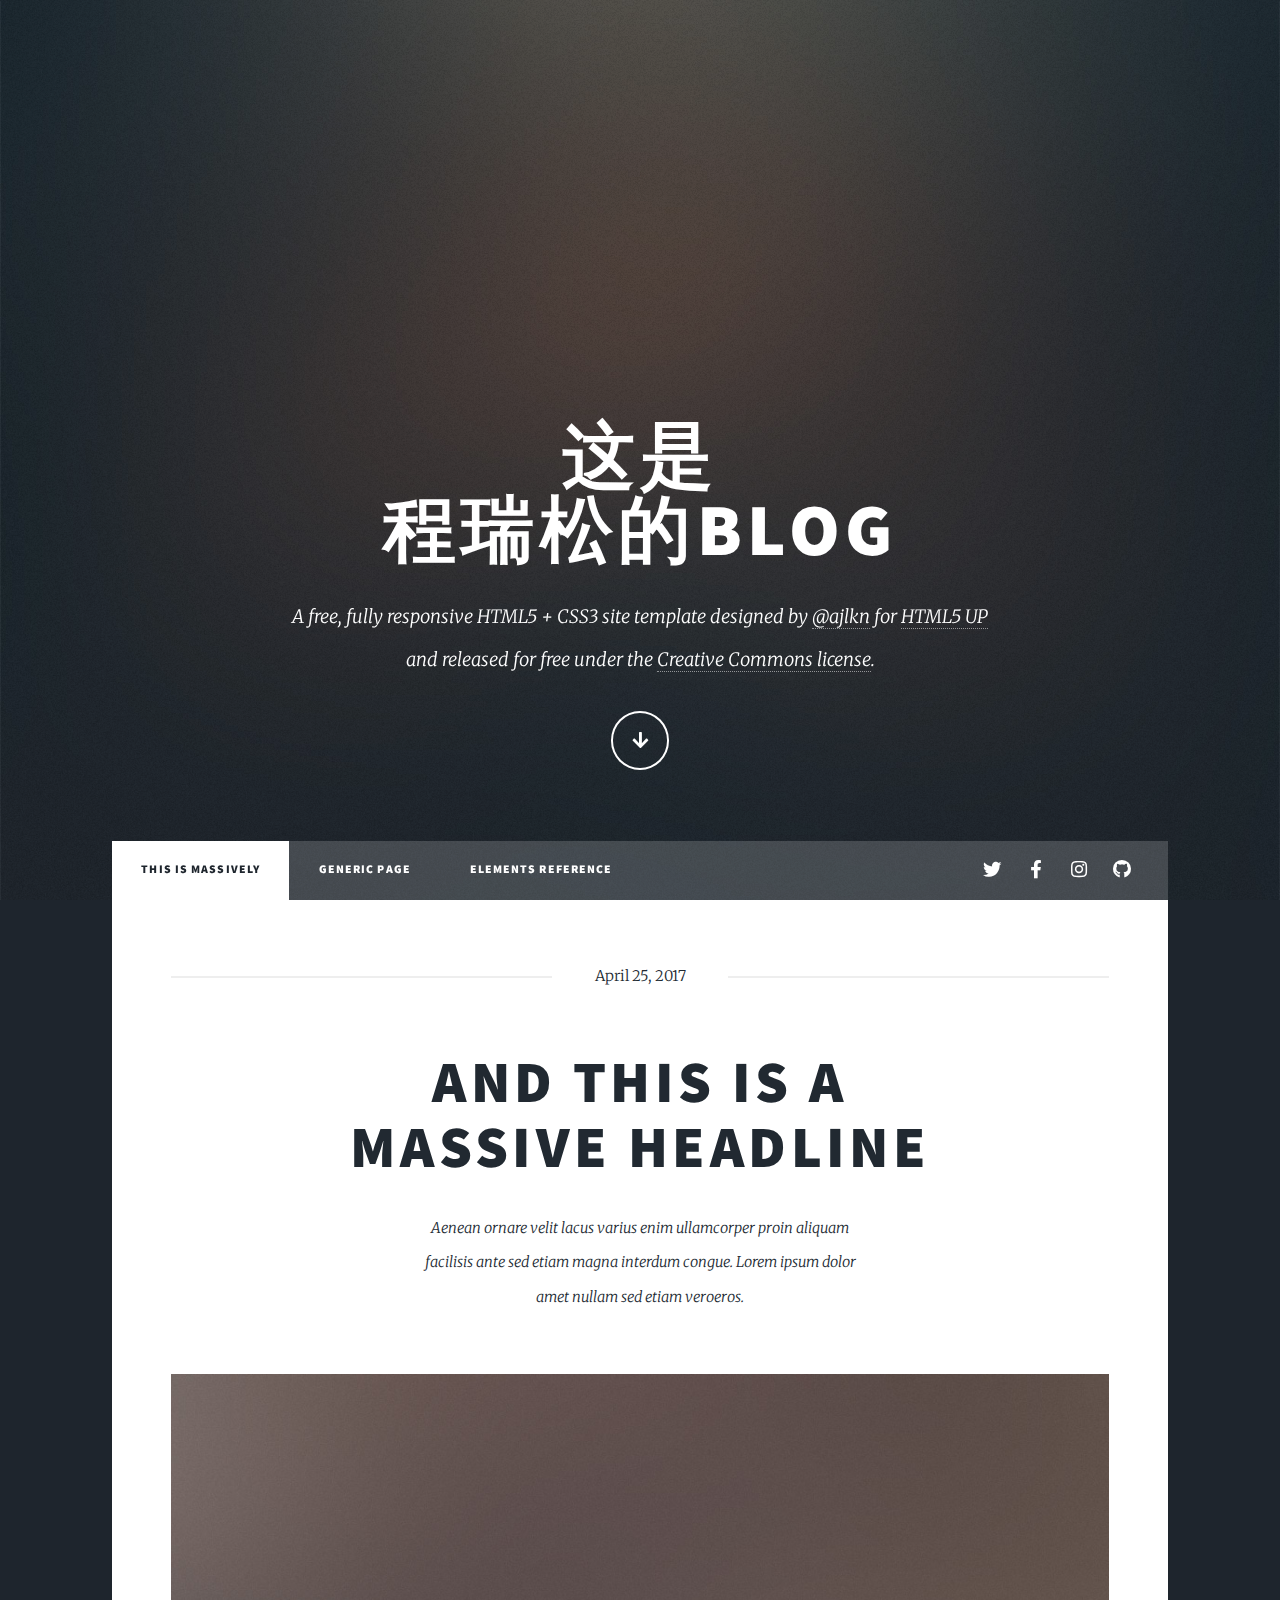
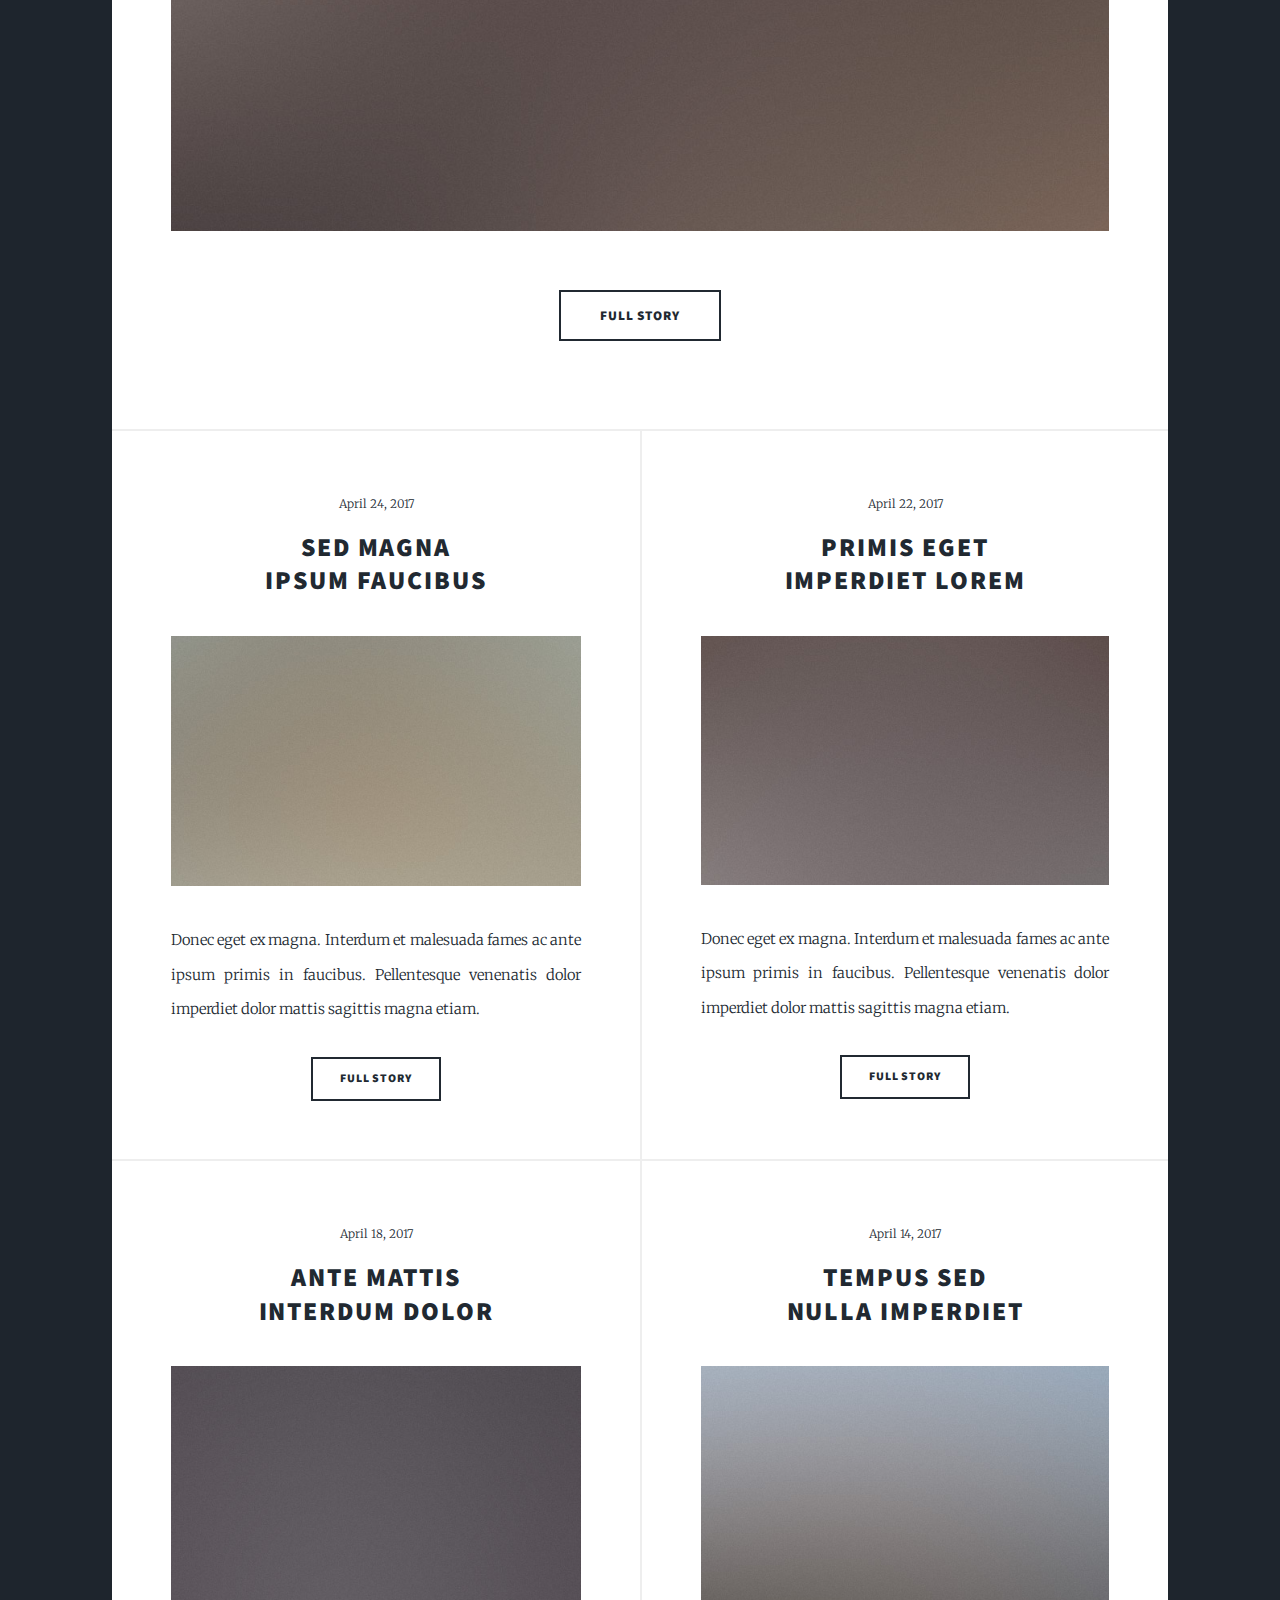
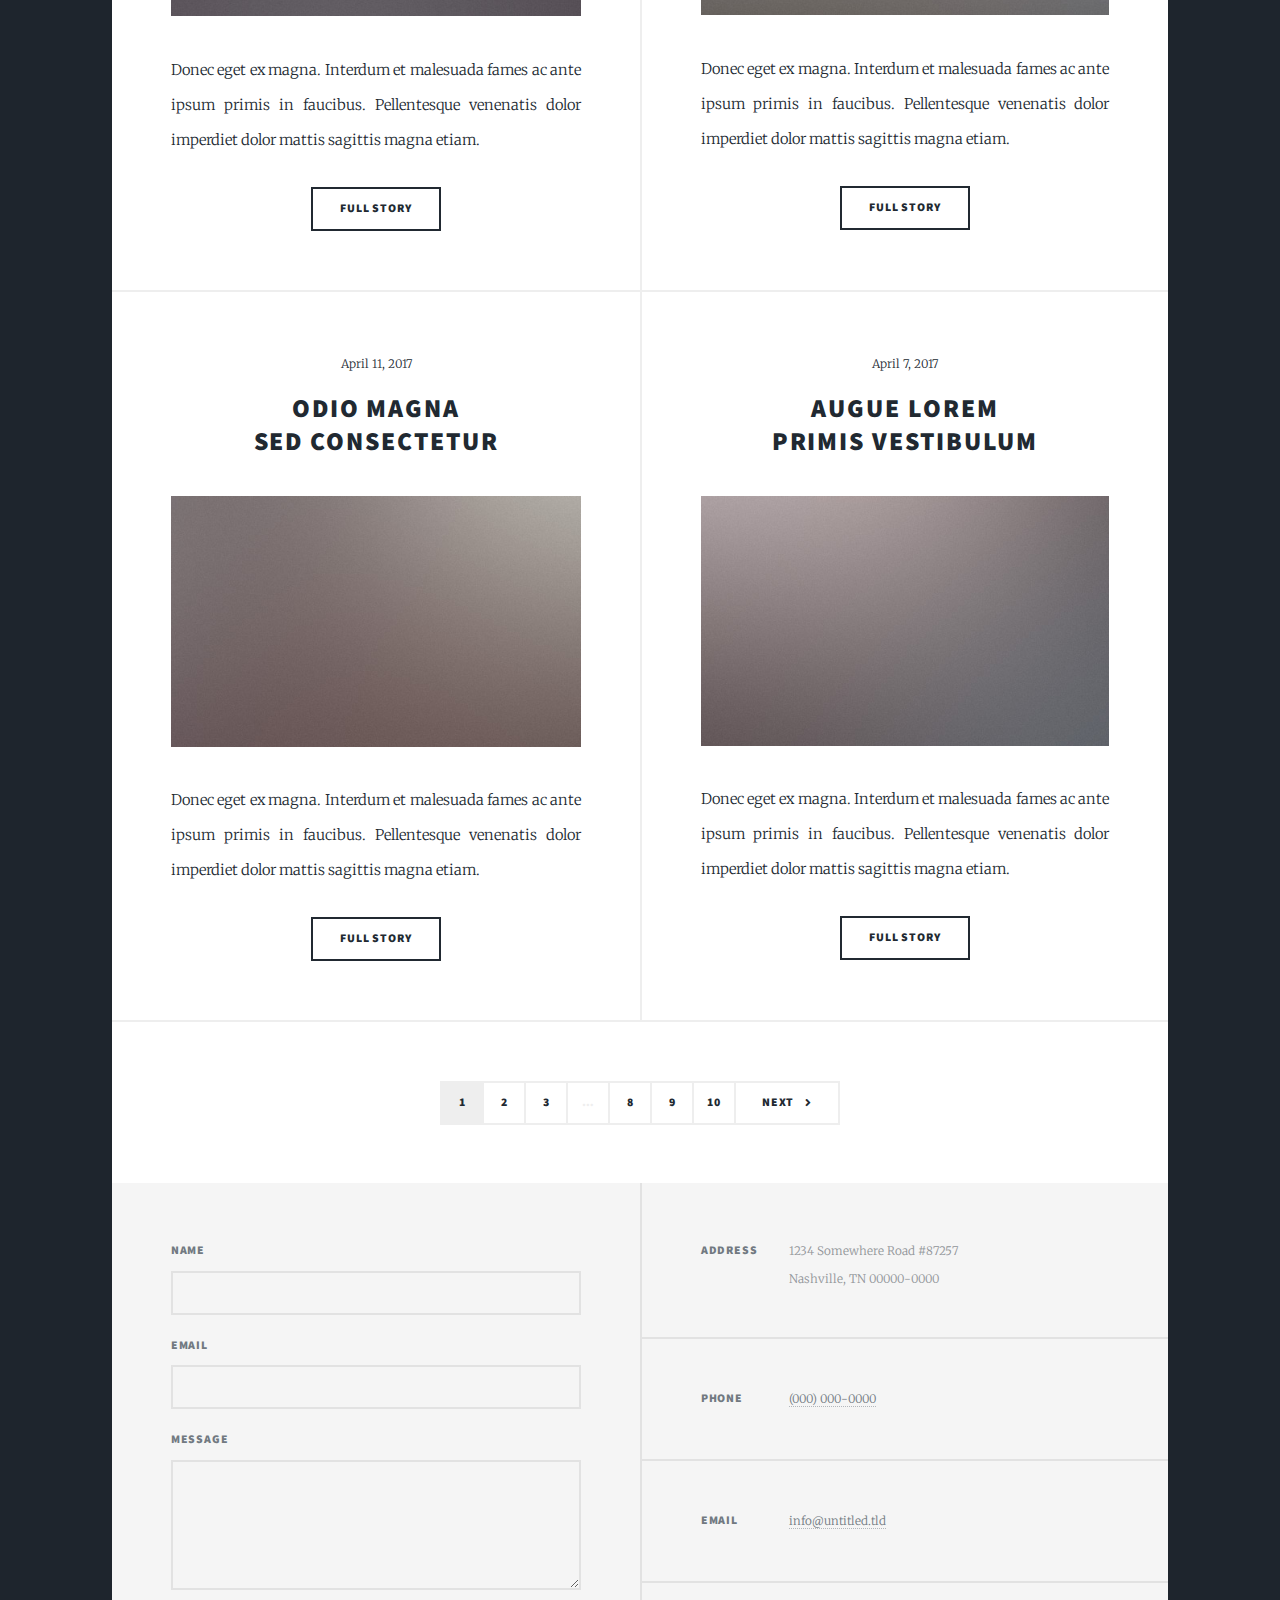
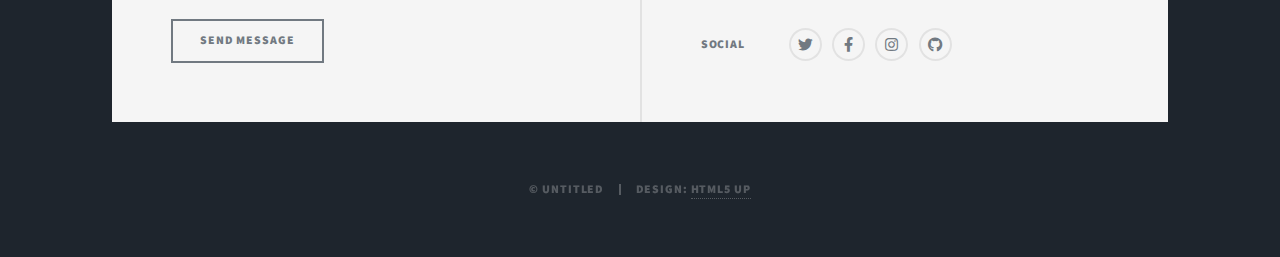
==== commit d49e33d2: "2-edit" ====
--- a/index.html
+++ b/index.html
@@ -16,23 +16,23 @@
 
 		<!-- Wrapper -->
 			<div id="wrapper" class="fade-in">
-
+	
 				<!-- Intro -->
 					<div id="intro">
-						<h1>This is<br />
-						Massively</h1>
+						<h1>这是<br />
+						程瑞松的blog</h1>
 						<p>A free, fully responsive HTML5 + CSS3 site template designed by <a href="https://twitter.com/ajlkn">@ajlkn</a> for <a href="https://html5up.net">HTML5 UP</a><br />
 						and released for free under the <a href="https://html5up.net/license">Creative Commons license</a>.</p>
 						<ul class="actions">
 							<li><a href="#header" class="button icon solid solo fa-arrow-down scrolly">Continue</a></li>
 						</ul>
 					</div>
-
+	
 				<!-- Header -->
 					<header id="header">
 						<a href="index.html" class="logo">Massively</a>
 					</header>
-
+	
 				<!-- Nav -->
 					<nav id="nav">
 						<ul class="links">
@@ -47,10 +47,10 @@
 							<li><a href="#" class="icon brands fa-github"><span class="label">GitHub</span></a></li>
 						</ul>
 					</nav>
-
+	
 				<!-- Main -->
 					<div id="main">
-
+	
 						<!-- Featured Post -->
 							<article class="post featured">
 								<header class="major">
@@ -66,7 +66,7 @@
 									<li><a href="#" class="button large">Full Story</a></li>
 								</ul>
 							</article>
-
+	
 						<!-- Posts -->
 							<section class="posts">
 								<article>
@@ -142,7 +142,7 @@
 									</ul>
 								</article>
 							</section>
-
+	
 						<!-- Footer -->
 							<footer>
 								<div class="pagination">
@@ -157,9 +157,9 @@
 									<a href="#" class="next">Next</a>
 								</div>
 							</footer>
-
+	
 					</div>
-
+	
 				<!-- Footer -->
 					<footer id="footer">
 						<section>
@@ -208,14 +208,14 @@
 							</section>
 						</section>
 					</footer>
-
+	
 				<!-- Copyright -->
 					<div id="copyright">
 						<ul><li>&copy; Untitled</li><li>Design: <a href="https://html5up.net">HTML5 UP</a></li></ul>
 					</div>
-
+	
 			</div>
-
+	
 		<!-- Scripts -->
 			<script src="assets/js/jquery.min.js"></script>
 			<script src="assets/js/jquery.scrollex.min.js"></script>
@@ -224,6 +224,6 @@
 			<script src="assets/js/breakpoints.min.js"></script>
 			<script src="assets/js/util.js"></script>
 			<script src="assets/js/main.js"></script>
-
+	
 	</body>
 </html>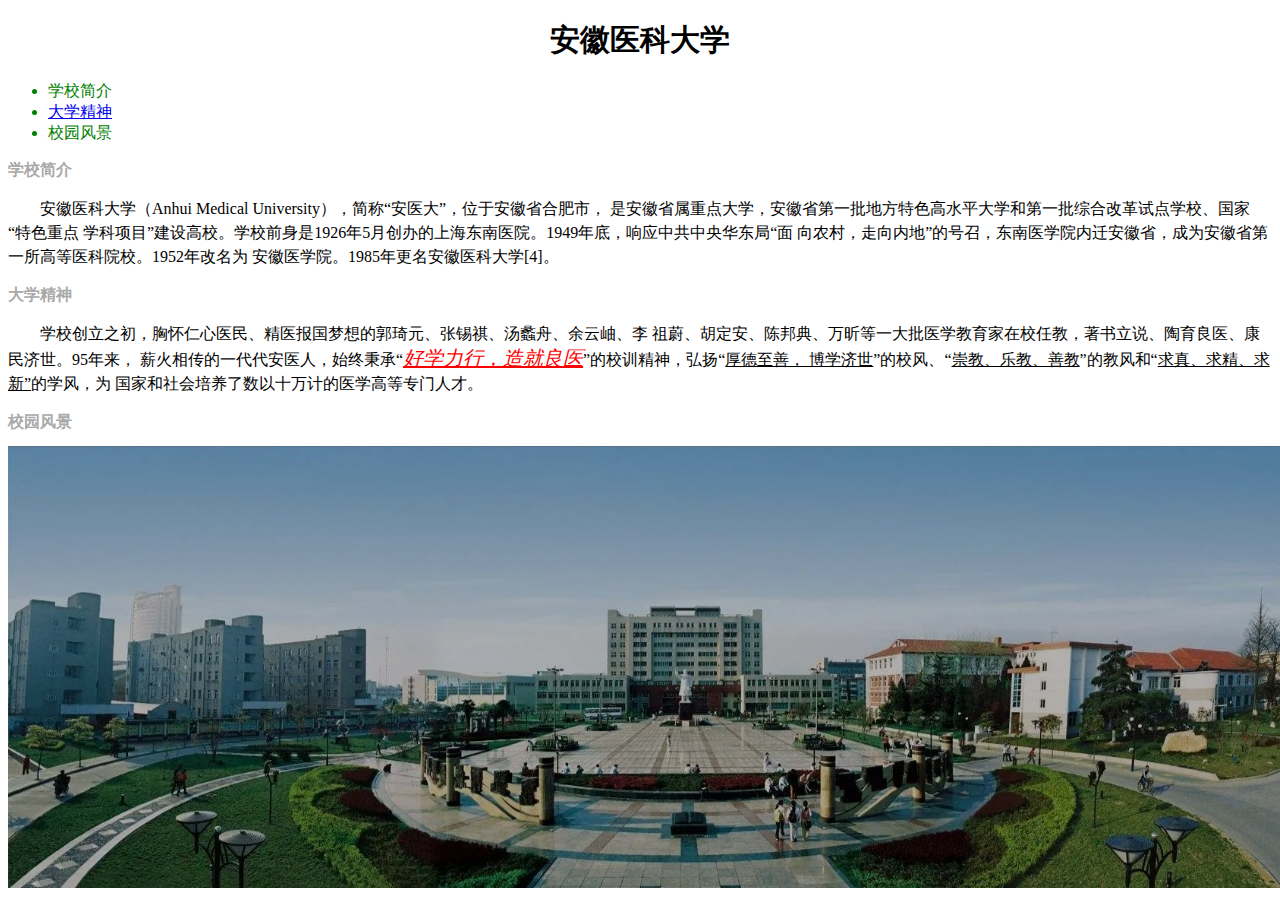
==== commit e3d922a9: "7_edits" ====
--- a/index.html
+++ b/index.html
@@ -1,229 +1,32 @@
-<!DOCTYPE HTML>
-<!--
-	Massively by HTML5 UP
-	html5up.net | @ajlkn
-	Free for personal and commercial use under the CCA 3.0 license (html5up.net/license)
--->
+<!DOCTYPE html>
 <html>
 	<head>
-		<title>Massively by HTML5 UP</title>
 		<meta charset="utf-8" />
-		<meta name="viewport" content="width=device-width, initial-scale=1, user-scalable=no" />
-		<link rel="stylesheet" href="assets/css/main.css" />
-		<noscript><link rel="stylesheet" href="assets/css/noscript.css" /></noscript>
+		<title>介绍我的学校--by程瑞雪</title>
+		<link rel="stylesheet" href="css/1.css"
+		type="text/css">
 	</head>
-	<body class="is-preload">
+	<body>
+		<h1 class="a">安徽医科大学</h1>
+		<ul class="d">
+			<li><a herf="#intro">学校简介</a></li>
+			<li><a href="#spirit">大学精神</a></li>
+			<li><a herf="#scenery">校园风景</a></li>
+		</ul>
+		<h2 class="b" id="intro">学校简介</h2>
+		<p class="c">安徽医科大学（Anhui Medical University），简称“安医大”，位于安徽省合肥市，
+		是安徽省属重点大学，安徽省第一批地方特色高水平大学和第一批综合改革试点学校、国家“特色重点
+		学科项目”建设高校。学校前身是1926年5月创办的上海东南医院。1949年底，响应中共中央华东局“面
+		向农村，走向内地”的号召，东南医学院内迁安徽省，成为安徽省第一所高等医科院校。1952年改名为
+		安徽医学院。1985年更名安徽医科大学[4]。</p>
+		<h2 class="b" id="spirit">大学精神</h2>
+		<p class="c">学校创立之初，胸怀仁心医民、精医报国梦想的郭琦元、张锡祺、汤蠡舟、余云岫、李
+		祖蔚、胡定安、陈邦典、万昕等一大批医学教育家在校任教，著书立说、陶育良医、康民济世。95年来，
+		薪火相传的一代代安医人，始终秉承“<u class="e">好学力行，造就良医</u>”的校训精神，弘扬“<u>厚德至善，
+		博学济世</u>”的校风、“<u>崇教、乐教、善教</u>”的教风和“<u>求真、求精、求新”</u>的学风，为
+		国家和社会培养了数以十万计的医学高等专门人才。</p>
+		<h2 class="b" id="scenery">校园风景</h2>
+		<td><img src="img/图1.jpg"></td>
+	</body>
+</html>
 
-		<!-- Wrapper -->
-			<div id="wrapper" class="fade-in">
-	
-				<!-- Intro -->
-					<div id="intro">
-						<h1>这是<br />
-						程瑞松的blog</h1>
-						<p>A free, fully responsive HTML5 + CSS3 site template designed by <a href="https://twitter.com/ajlkn">@ajlkn</a> for <a href="https://html5up.net">HTML5 UP</a><br />
-						and released for free under the <a href="https://html5up.net/license">Creative Commons license</a>.</p>
-						<ul class="actions">
-							<li><a href="#header" class="button icon solid solo fa-arrow-down scrolly">Continue</a></li>
-						</ul>
-					</div>
-	
-				<!-- Header -->
-					<header id="header">
-						<a href="index.html" class="logo">Massively</a>
-					</header>
-	
-				<!-- Nav -->
-					<nav id="nav">
-						<ul class="links">
-							<li class="active"><a href="index.html">This is Massively</a></li>
-							<li><a href="generic.html">Generic Page</a></li>
-							<li><a href="elements.html">Elements Reference</a></li>
-						</ul>
-						<ul class="icons">
-							<li><a href="#" class="icon brands fa-twitter"><span class="label">Twitter</span></a></li>
-							<li><a href="#" class="icon brands fa-facebook-f"><span class="label">Facebook</span></a></li>
-							<li><a href="#" class="icon brands fa-instagram"><span class="label">Instagram</span></a></li>
-							<li><a href="#" class="icon brands fa-github"><span class="label">GitHub</span></a></li>
-						</ul>
-					</nav>
-	
-				<!-- Main -->
-					<div id="main">
-	
-						<!-- Featured Post -->
-							<article class="post featured">
-								<header class="major">
-									<span class="date">April 25, 2017</span>
-									<h2><a href="#">And this is a<br />
-									massive headline</a></h2>
-									<p>Aenean ornare velit lacus varius enim ullamcorper proin aliquam<br />
-									facilisis ante sed etiam magna interdum congue. Lorem ipsum dolor<br />
-									amet nullam sed etiam veroeros.</p>
-								</header>
-								<a href="#" class="image main"><img src="images/pic01.jpg" alt="" /></a>
-								<ul class="actions special">
-									<li><a href="#" class="button large">Full Story</a></li>
-								</ul>
-							</article>
-	
-						<!-- Posts -->
-							<section class="posts">
-								<article>
-									<header>
-										<span class="date">April 24, 2017</span>
-										<h2><a href="#">Sed magna<br />
-										ipsum faucibus</a></h2>
-									</header>
-									<a href="#" class="image fit"><img src="images/pic02.jpg" alt="" /></a>
-									<p>Donec eget ex magna. Interdum et malesuada fames ac ante ipsum primis in faucibus. Pellentesque venenatis dolor imperdiet dolor mattis sagittis magna etiam.</p>
-									<ul class="actions special">
-										<li><a href="#" class="button">Full Story</a></li>
-									</ul>
-								</article>
-								<article>
-									<header>
-										<span class="date">April 22, 2017</span>
-										<h2><a href="#">Primis eget<br />
-										imperdiet lorem</a></h2>
-									</header>
-									<a href="#" class="image fit"><img src="images/pic03.jpg" alt="" /></a>
-									<p>Donec eget ex magna. Interdum et malesuada fames ac ante ipsum primis in faucibus. Pellentesque venenatis dolor imperdiet dolor mattis sagittis magna etiam.</p>
-									<ul class="actions special">
-										<li><a href="#" class="button">Full Story</a></li>
-									</ul>
-								</article>
-								<article>
-									<header>
-										<span class="date">April 18, 2017</span>
-										<h2><a href="#">Ante mattis<br />
-										interdum dolor</a></h2>
-									</header>
-									<a href="#" class="image fit"><img src="images/pic04.jpg" alt="" /></a>
-									<p>Donec eget ex magna. Interdum et malesuada fames ac ante ipsum primis in faucibus. Pellentesque venenatis dolor imperdiet dolor mattis sagittis magna etiam.</p>
-									<ul class="actions special">
-										<li><a href="#" class="button">Full Story</a></li>
-									</ul>
-								</article>
-								<article>
-									<header>
-										<span class="date">April 14, 2017</span>
-										<h2><a href="#">Tempus sed<br />
-										nulla imperdiet</a></h2>
-									</header>
-									<a href="#" class="image fit"><img src="images/pic05.jpg" alt="" /></a>
-									<p>Donec eget ex magna. Interdum et malesuada fames ac ante ipsum primis in faucibus. Pellentesque venenatis dolor imperdiet dolor mattis sagittis magna etiam.</p>
-									<ul class="actions special">
-										<li><a href="#" class="button">Full Story</a></li>
-									</ul>
-								</article>
-								<article>
-									<header>
-										<span class="date">April 11, 2017</span>
-										<h2><a href="#">Odio magna<br />
-										sed consectetur</a></h2>
-									</header>
-									<a href="#" class="image fit"><img src="images/pic06.jpg" alt="" /></a>
-									<p>Donec eget ex magna. Interdum et malesuada fames ac ante ipsum primis in faucibus. Pellentesque venenatis dolor imperdiet dolor mattis sagittis magna etiam.</p>
-									<ul class="actions special">
-										<li><a href="#" class="button">Full Story</a></li>
-									</ul>
-								</article>
-								<article>
-									<header>
-										<span class="date">April 7, 2017</span>
-										<h2><a href="#">Augue lorem<br />
-										primis vestibulum</a></h2>
-									</header>
-									<a href="#" class="image fit"><img src="images/pic07.jpg" alt="" /></a>
-									<p>Donec eget ex magna. Interdum et malesuada fames ac ante ipsum primis in faucibus. Pellentesque venenatis dolor imperdiet dolor mattis sagittis magna etiam.</p>
-									<ul class="actions special">
-										<li><a href="#" class="button">Full Story</a></li>
-									</ul>
-								</article>
-							</section>
-	
-						<!-- Footer -->
-							<footer>
-								<div class="pagination">
-									<!--<a href="#" class="previous">Prev</a>-->
-									<a href="#" class="page active">1</a>
-									<a href="#" class="page">2</a>
-									<a href="#" class="page">3</a>
-									<span class="extra">&hellip;</span>
-									<a href="#" class="page">8</a>
-									<a href="#" class="page">9</a>
-									<a href="#" class="page">10</a>
-									<a href="#" class="next">Next</a>
-								</div>
-							</footer>
-	
-					</div>
-	
-				<!-- Footer -->
-					<footer id="footer">
-						<section>
-							<form method="post" action="#">
-								<div class="fields">
-									<div class="field">
-										<label for="name">Name</label>
-										<input type="text" name="name" id="name" />
-									</div>
-									<div class="field">
-										<label for="email">Email</label>
-										<input type="text" name="email" id="email" />
-									</div>
-									<div class="field">
-										<label for="message">Message</label>
-										<textarea name="message" id="message" rows="3"></textarea>
-									</div>
-								</div>
-								<ul class="actions">
-									<li><input type="submit" value="Send Message" /></li>
-								</ul>
-							</form>
-						</section>
-						<section class="split contact">
-							<section class="alt">
-								<h3>Address</h3>
-								<p>1234 Somewhere Road #87257<br />
-								Nashville, TN 00000-0000</p>
-							</section>
-							<section>
-								<h3>Phone</h3>
-								<p><a href="#">(000) 000-0000</a></p>
-							</section>
-							<section>
-								<h3>Email</h3>
-								<p><a href="#">info@untitled.tld</a></p>
-							</section>
-							<section>
-								<h3>Social</h3>
-								<ul class="icons alt">
-									<li><a href="#" class="icon brands alt fa-twitter"><span class="label">Twitter</span></a></li>
-									<li><a href="#" class="icon brands alt fa-facebook-f"><span class="label">Facebook</span></a></li>
-									<li><a href="#" class="icon brands alt fa-instagram"><span class="label">Instagram</span></a></li>
-									<li><a href="#" class="icon brands alt fa-github"><span class="label">GitHub</span></a></li>
-								</ul>
-							</section>
-						</section>
-					</footer>
-	
-				<!-- Copyright -->
-					<div id="copyright">
-						<ul><li>&copy; Untitled</li><li>Design: <a href="https://html5up.net">HTML5 UP</a></li></ul>
-					</div>
-	
-			</div>
-	
-		<!-- Scripts -->
-			<script src="assets/js/jquery.min.js"></script>
-			<script src="assets/js/jquery.scrollex.min.js"></script>
-			<script src="assets/js/jquery.scrolly.min.js"></script>
-			<script src="assets/js/browser.min.js"></script>
-			<script src="assets/js/breakpoints.min.js"></script>
-			<script src="assets/js/util.js"></script>
-			<script src="assets/js/main.js"></script>
-	
-	</body>
-</html>--- a/css/1.css
+++ b/css/1.css
@@ -0,0 +1,15 @@
+.a{font-size: 30px;
+font-family: 华文隶书;
+text-align: center;}
+.b{font-size: 16px;
+font-family: 微软雅黑;
+color: darkgray;}
+.c{text-indent: 2em;
+line-height: 1.5em;}
+.d{text-decoration: none;
+font-family: 微软雅黑;
+color: green;}
+.e{font-style: italic;
+font-size: 20px;
+font-family: 隶书;
+color: red;}